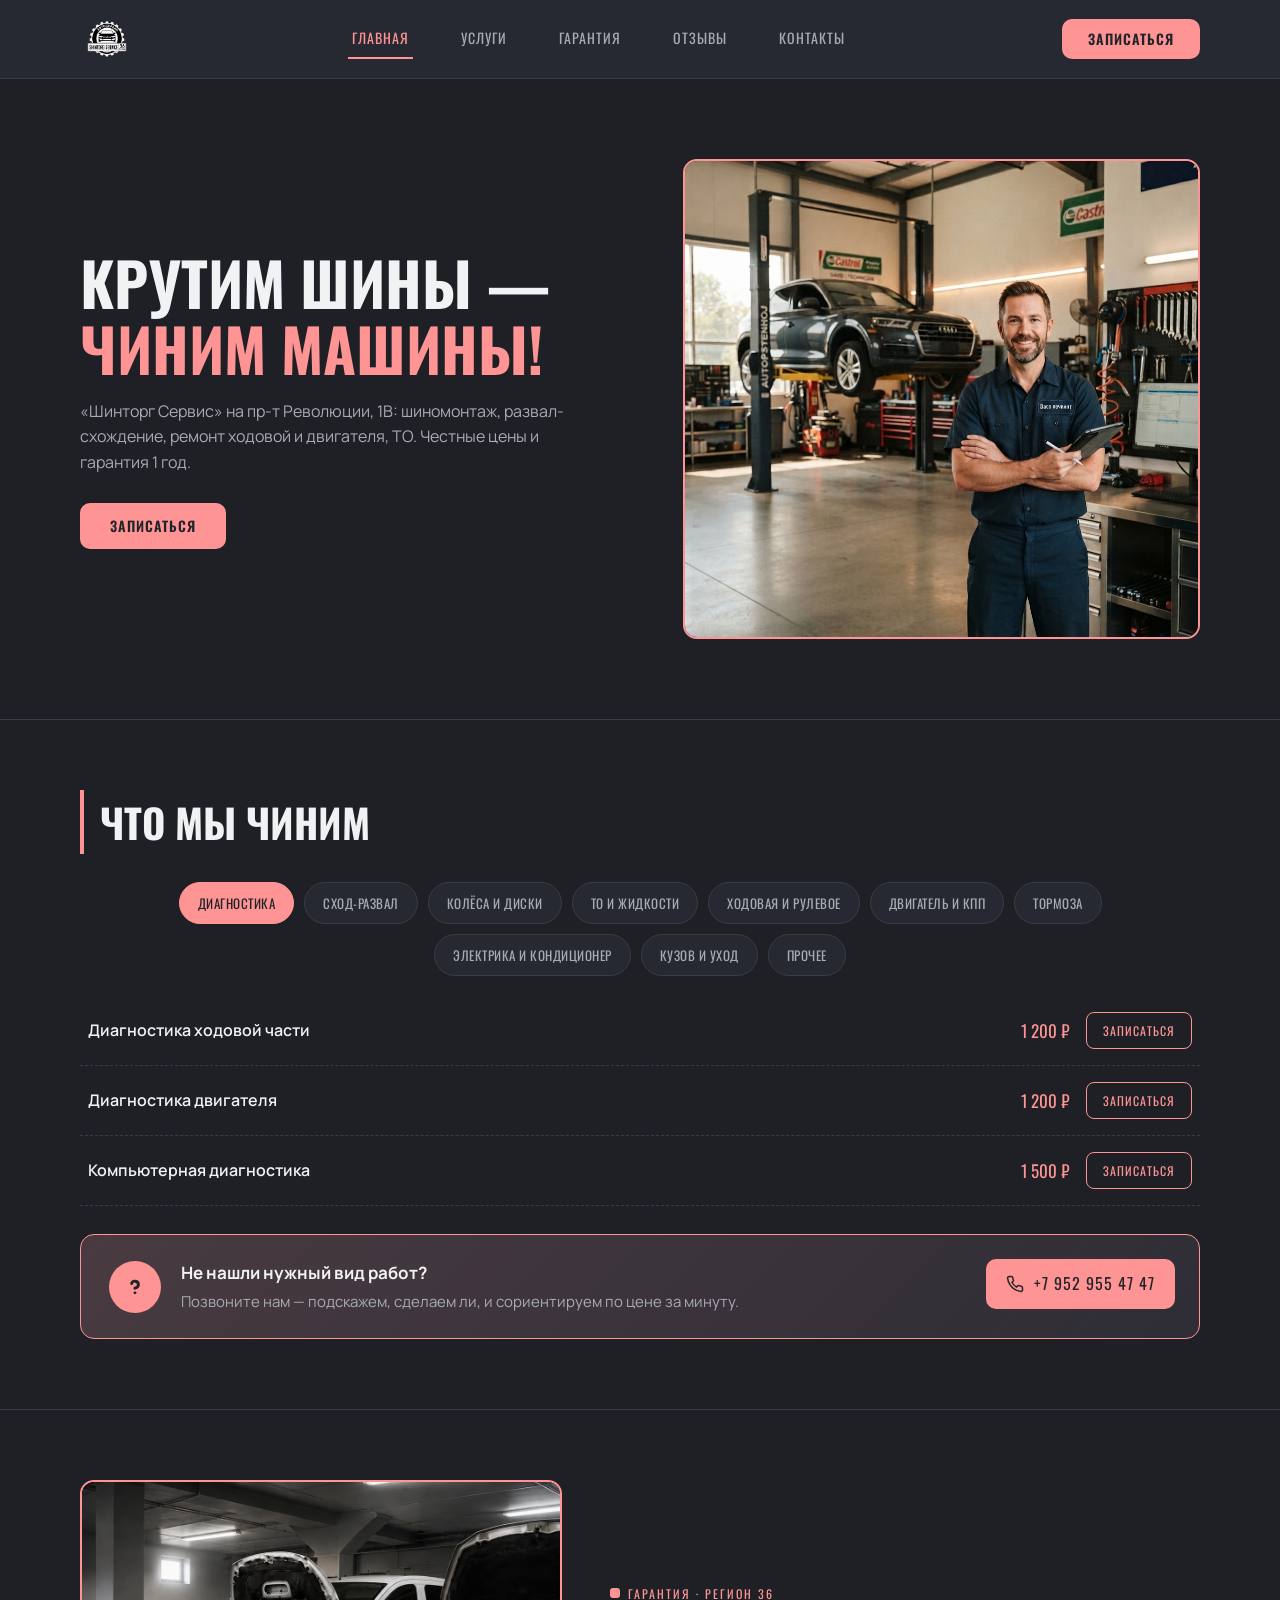
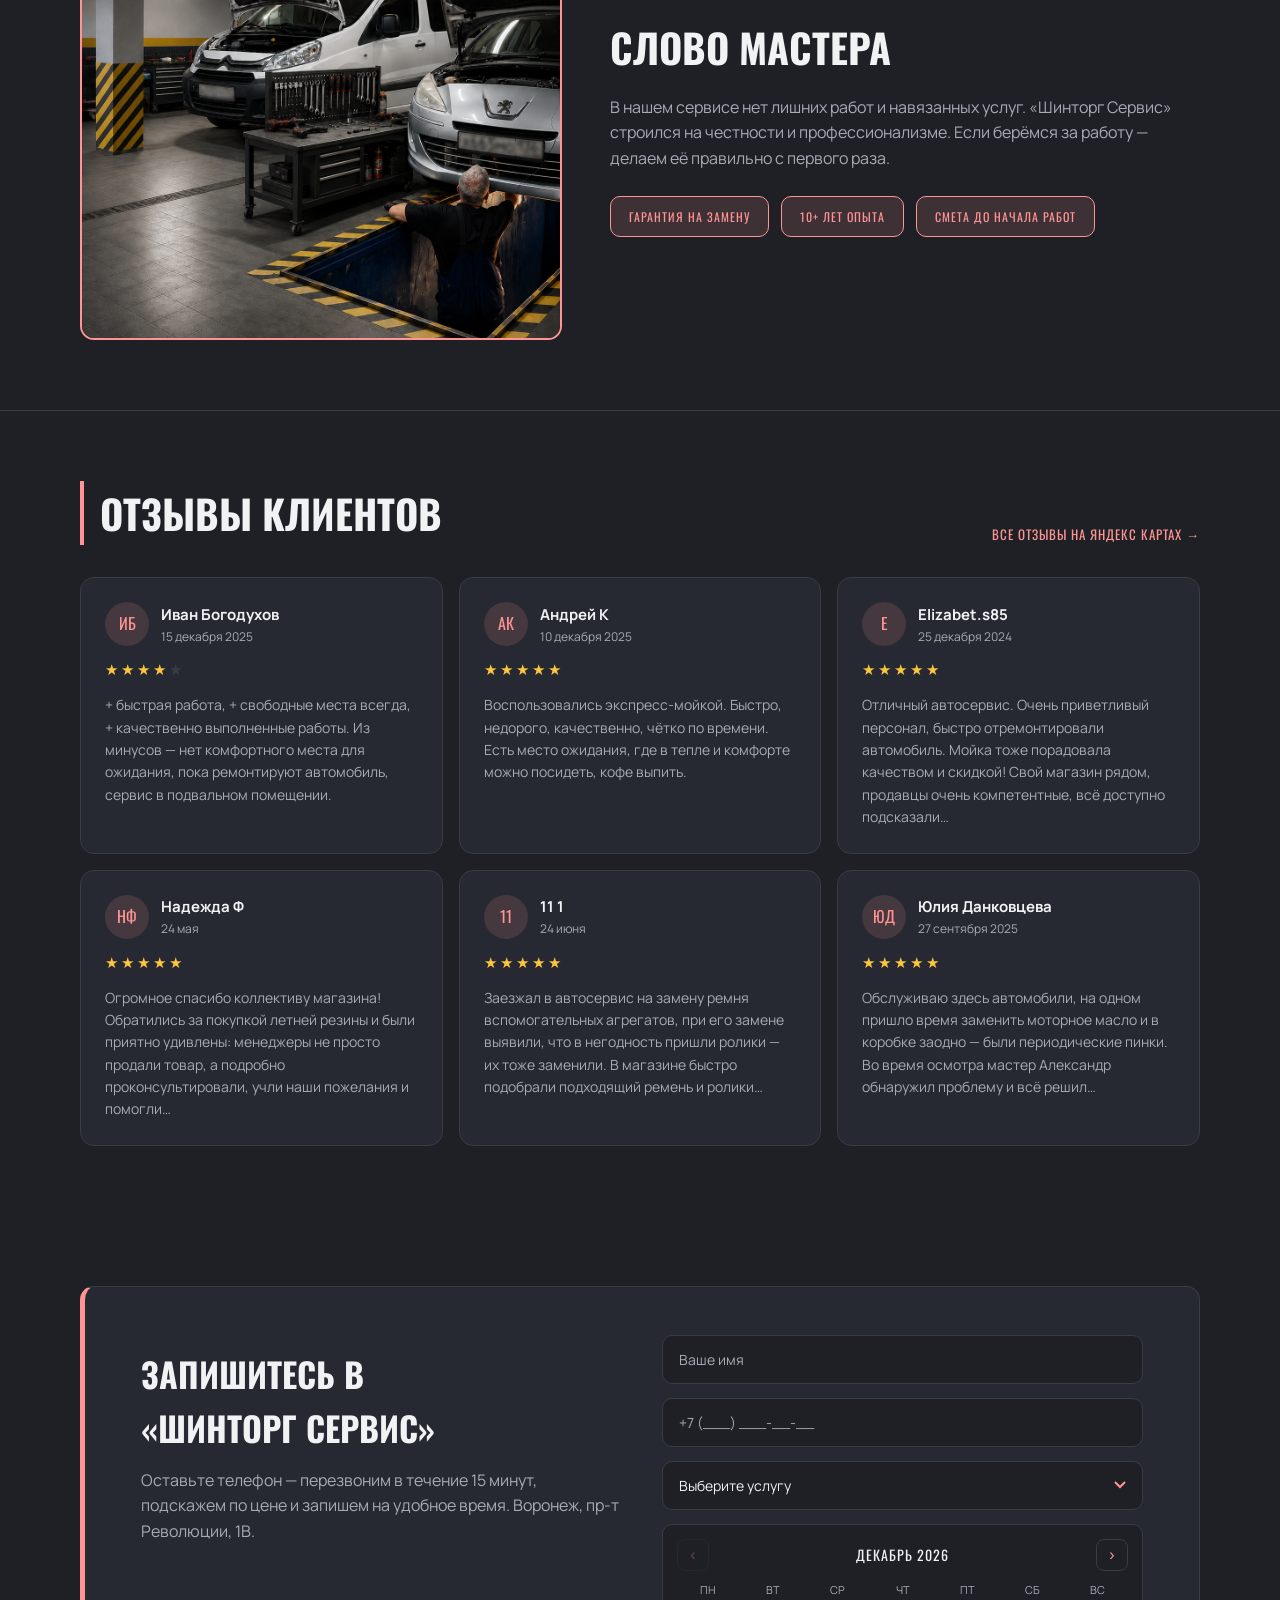
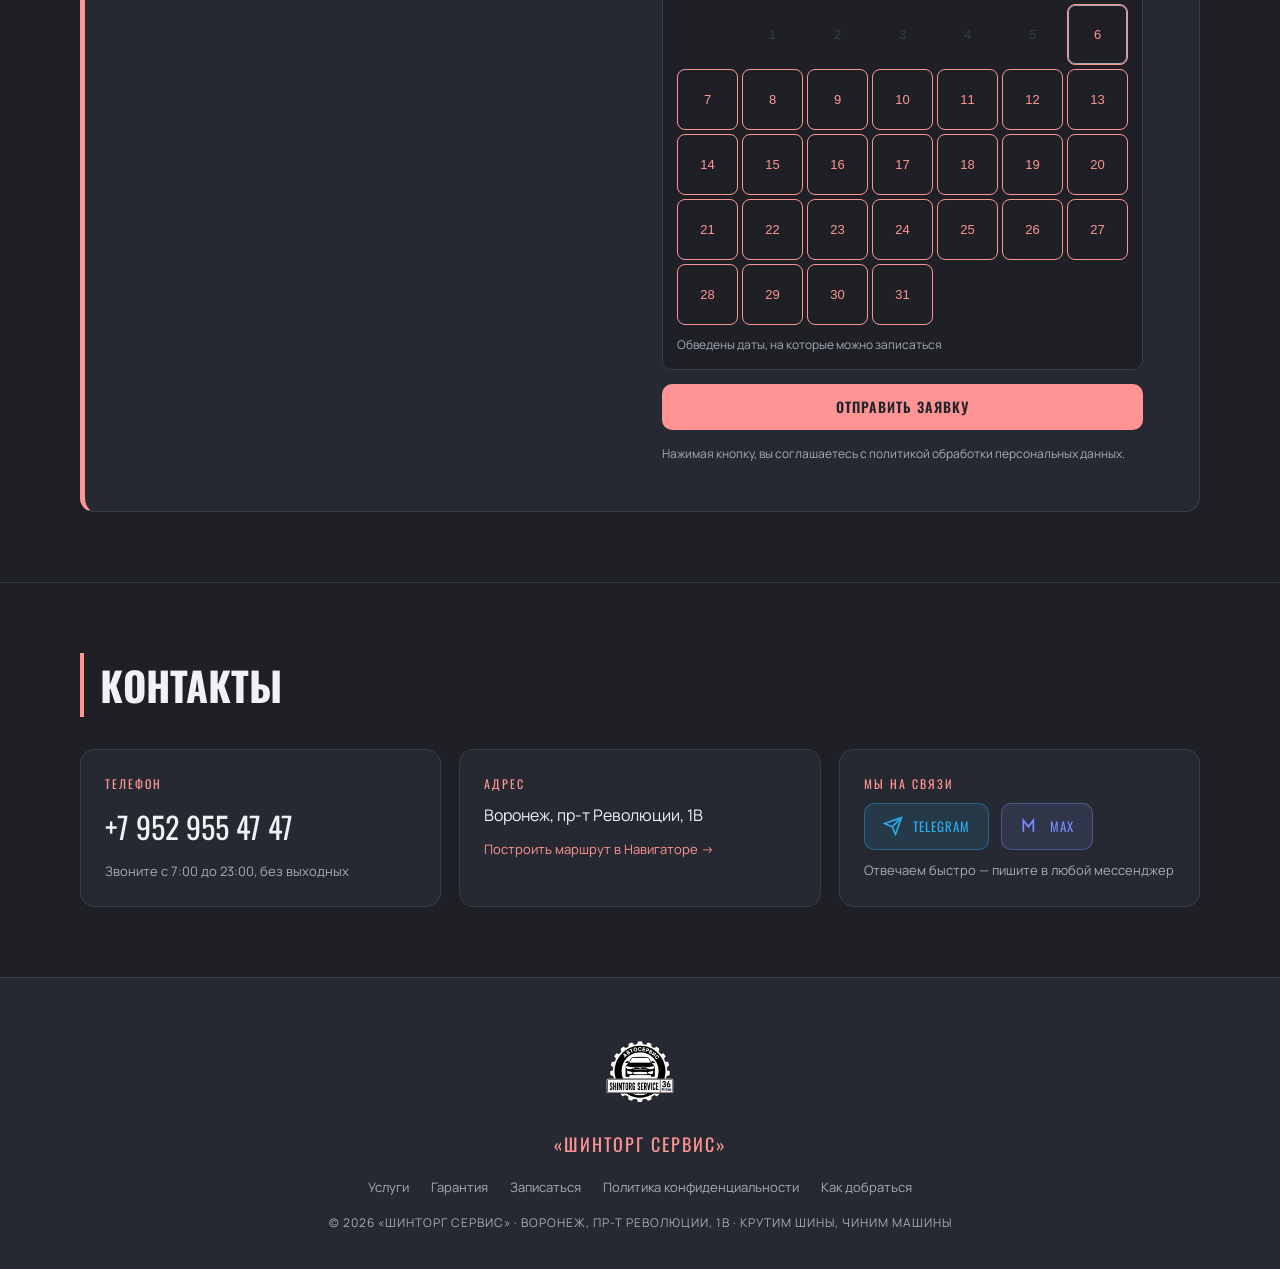
==== index.html @ 820936cf "feat(contacts): WhatsApp заменён на MAX - кнопка MAX в фирменном сине-фиолетовом с иконкой «М» - doc" ====
<!doctype html>
<html lang="ru">
  <head>
    <meta charset="UTF-8" />
    <meta name="viewport" content="width=device-width, initial-scale=1" />
    <title>Шинторг Сервис — автосервис в Воронеже | пр-т Революции 1В</title>
    <meta
      name="description"
      content="«Шинторг Сервис» в Воронеже: шиномонтаж, развал-схождение, ремонт ходовой и двигателя, ТО, автоэлектрик, химчистка. Гарантия 1 год. Пр-т Революции, 1В."
    />

    <link rel="icon" type="image/png" href="img/logo.png" />
    <link rel="preconnect" href="https://fonts.googleapis.com" />
    <link rel="preconnect" href="https://fonts.gstatic.com" crossorigin />
    <link
      href="https://fonts.googleapis.com/css2?family=Oswald:wght@500;600;700&family=Manrope:wght@400;500;700&display=swap"
      rel="stylesheet"
    />
    <link rel="stylesheet" href="css/style.css" />
  </head>
  <body>
    <!-- Шапка: лого + навигация + кнопка -->
    <header class="header">
      <div class="header__inner container">
        <a class="header__logo" href="#hero">
          <img
            class="header__logo-img"
            src="img/logo.png"
            alt="Автосервис «Вася починит!», регион 36"
          />
        </a>

        <nav class="header__nav" data-nav aria-label="Основная навигация">
          <ul class="header__nav-list">
            <li>
              <a class="header__nav-item header__nav-item--active" href="#hero"
                >Главная</a
              >
            </li>
            <li><a class="header__nav-item" href="#services">Услуги</a></li>
            <li><a class="header__nav-item" href="#guarantee">Гарантия</a></li>
            <li><a class="header__nav-item" href="#reviews">Отзывы</a></li>
            <li><a class="header__nav-item" href="#contacts">Контакты</a></li>
          </ul>
        </nav>

        <div class="header__actions">
          <button
            class="button header__cta"
            type="button"
            data-scroll="#request"
          >
            Записаться
          </button>
          <button
            class="header__burger"
            type="button"
            data-burger
            aria-label="Открыть меню"
            aria-expanded="false"
          >
            <span class="header__burger-line"></span>
            <span class="header__burger-line"></span>
            <span class="header__burger-line"></span>
          </button>
        </div>
      </div>
    </header>

    <!-- Герой -->
    <section class="hero" id="hero">
      <div class="hero__inner container">
        <div class="hero__content">
          <h1 class="hero__title">
            Крутим шины — <span class="hero__accent">чиним машины!</span>
          </h1>
          <p class="hero__text">
            «Шинторг Сервис» на пр-т Революции, 1В: шиномонтаж,
            развал-схождение, ремонт ходовой и двигателя, ТО. Честные цены и
            гарантия 1 год.
          </p>
          <button
            class="button hero__button"
            type="button"
            data-scroll="#request"
          >
            Записаться
          </button>
        </div>
        <figure class="hero__photo" data-reveal>
          <img
            src="img/master_1.png"
            alt="Мастер автосервиса «Шинторг Сервис»"
          />
        </figure>
      </div>
    </section>

    <!-- Прайс с категориями -->
    <section class="price" id="services">
      <div class="container">
        <h2 class="price__title">Что мы чиним</h2>

        <div class="price__tabs" role="tablist" aria-label="Категории услуг">
          <button
            class="price__tab price__tab--active"
            type="button"
            role="tab"
            aria-selected="true"
            data-tab="diag"
          >
            Диагностика
          </button>
          <button
            class="price__tab"
            type="button"
            role="tab"
            aria-selected="false"
            data-tab="razval"
          >
            Сход-развал
          </button>
          <button
            class="price__tab"
            type="button"
            role="tab"
            aria-selected="false"
            data-tab="wheels"
          >
            Колёса и диски
          </button>
          <button
            class="price__tab"
            type="button"
            role="tab"
            aria-selected="false"
            data-tab="to"
          >
            ТО и жидкости
          </button>
          <button
            class="price__tab"
            type="button"
            role="tab"
            aria-selected="false"
            data-tab="susp"
          >
            Ходовая и рулевое
          </button>
          <button
            class="price__tab"
            type="button"
            role="tab"
            aria-selected="false"
            data-tab="engine"
          >
            Двигатель и КПП
          </button>
          <button
            class="price__tab"
            type="button"
            role="tab"
            aria-selected="false"
            data-tab="brakes"
          >
            Тормоза
          </button>
          <button
            class="price__tab"
            type="button"
            role="tab"
            aria-selected="false"
            data-tab="electro"
          >
            Электрика и кондиционер
          </button>
          <button
            class="price__tab"
            type="button"
            role="tab"
            aria-selected="false"
            data-tab="body"
          >
            Кузов и уход
          </button>
          <button
            class="price__tab"
            type="button"
            role="tab"
            aria-selected="false"
            data-tab="other"
          >
            Прочее
          </button>
        </div>

        <div class="price__panels">
          <!-- Диагностика -->
          <div class="price__panel" role="tabpanel" data-panel="diag">
            <div class="price__row">
              <div class="price__info">
                <span class="price__name">Диагностика ходовой части</span>
              </div>
              <span class="price__value">1 200 ₽</span
              ><button
                class="price__book"
                type="button"
                data-book="Диагностика ходовой части"
              >
                Записаться
              </button>
            </div>
            <div class="price__row">
              <div class="price__info">
                <span class="price__name">Диагностика двигателя</span>
              </div>
              <span class="price__value">1 200 ₽</span
              ><button
                class="price__book"
                type="button"
                data-book="Диагностика двигателя"
              >
                Записаться
              </button>
            </div>
            <div class="price__row">
              <div class="price__info">
                <span class="price__name">Компьютерная диагностика</span>
              </div>
              <span class="price__value">1 500 ₽</span
              ><button
                class="price__book"
                type="button"
                data-book="Компьютерная диагностика"
              >
                Записаться
              </button>
            </div>
          </div>

          <!-- Сход-развал -->
          <div class="price__panel" role="tabpanel" data-panel="razval" hidden>
            <div class="price__row">
              <div class="price__info">
                <span class="price__name">Сход-развал</span
                ><span class="price__note"
                  >цена за одну ось · регулировка на 3D-стенде</span
                >
              </div>
              <span class="price__value">2 000 ₽</span
              ><button
                class="price__book"
                type="button"
                data-book="Сход-развал"
              >
                Записаться
              </button>
            </div>
          </div>

          <!-- Колёса и диски -->
          <div class="price__panel" role="tabpanel" data-panel="wheels" hidden>
            <div class="price__row">
              <div class="price__info">
                <span class="price__name">Шиномонтаж</span>
              </div>
              <span class="price__value">от 2 600 ₽</span
              ><button class="price__book" type="button" data-book="Шиномонтаж">
                Записаться
              </button>
            </div>
            <div class="price__row">
              <div class="price__info">
                <span class="price__name">Латка</span>
              </div>
              <span class="price__value">от 1 200 ₽</span
              ><button class="price__book" type="button" data-book="Латка">
                Записаться
              </button>
            </div>
            <div class="price__row">
              <div class="price__info">
                <span class="price__name">Правка литых дисков</span>
              </div>
              <span class="price__value">от 2 000 ₽</span
              ><button
                class="price__book"
                type="button"
                data-book="Правка литых дисков"
              >
                Записаться
              </button>
            </div>
            <div class="price__row">
              <div class="price__info">
                <span class="price__name">Прокатка штампованных дисков</span>
              </div>
              <span class="price__value">от 700 ₽</span
              ><button
                class="price__book"
                type="button"
                data-book="Прокатка штампованных дисков"
              >
                Записаться
              </button>
            </div>
          </div>

          <!-- ТО и жидкости -->
          <div class="price__panel" role="tabpanel" data-panel="to" hidden>
            <div class="price__row">
              <div class="price__info">
                <span class="price__name">Замена масла</span
                ><span class="price__note"
                  >+500 ₽ снятие/установка защиты. Масло куплено у нас — замена
                  бесплатно, оплачивается только защита.</span
                >
              </div>
              <span class="price__value">от 1 100 ₽</span
              ><button
                class="price__book"
                type="button"
                data-book="Замена масла"
              >
                Записаться
              </button>
            </div>
            <div class="price__row">
              <div class="price__info">
                <span class="price__name">Замена воздушного фильтра</span>
              </div>
              <span class="price__value">600 ₽</span
              ><button
                class="price__book"
                type="button"
                data-book="Замена воздушного фильтра"
              >
                Записаться
              </button>
            </div>
            <div class="price__row">
              <div class="price__info">
                <span class="price__name">Замена салонного фильтра</span
                ><span class="price__note">для Ford — 1 000 ₽</span>
              </div>
              <span class="price__value">600 ₽</span
              ><button
                class="price__book"
                type="button"
                data-book="Замена салонного фильтра"
              >
                Записаться
              </button>
            </div>
            <div class="price__row">
              <div class="price__info">
                <span class="price__name"
                  >Замена топливного фильтра (бензин)</span
                ><span class="price__note">вне бака</span>
              </div>
              <span class="price__value">1 000 ₽</span
              ><button
                class="price__book"
                type="button"
                data-book="Замена топливного фильтра (бензин)"
              >
                Записаться
              </button>
            </div>
            <div class="price__row">
              <div class="price__info">
                <span class="price__name"
                  >Замена топливного фильтра (дизель)</span
                >
              </div>
              <span class="price__value">1 500 ₽</span
              ><button
                class="price__book"
                type="button"
                data-book="Замена топливного фильтра (дизель)"
              >
                Записаться
              </button>
            </div>
            <div class="price__row">
              <div class="price__info">
                <span class="price__name">Чистка дроссельной заслонки</span>
              </div>
              <span class="price__value">от 1 000 ₽</span
              ><button
                class="price__book"
                type="button"
                data-book="Чистка дроссельной заслонки"
              >
                Записаться
              </button>
            </div>
            <div class="price__row">
              <div class="price__info">
                <span class="price__name">Замена антифриза аппаратом</span>
              </div>
              <span class="price__value">2 500 ₽</span
              ><button
                class="price__book"
                type="button"
                data-book="Замена антифриза аппаратом"
              >
                Записаться
              </button>
            </div>
            <div class="price__row">
              <div class="price__info">
                <span class="price__name">Замена тормозной жидкости</span>
              </div>
              <span class="price__value">2 500 ₽</span
              ><button
                class="price__book"
                type="button"
                data-book="Замена тормозной жидкости"
              >
                Записаться
              </button>
            </div>
            <div class="price__row">
              <div class="price__info">
                <span class="price__name">Замена масла в МКПП</span>
              </div>
              <span class="price__value">1 500 ₽</span
              ><button
                class="price__book"
                type="button"
                data-book="Замена масла в МКПП"
              >
                Записаться
              </button>
            </div>
            <div class="price__row">
              <div class="price__info">
                <span class="price__name">Замена масла в АКПП (частичная)</span>
              </div>
              <span class="price__value">2 500 ₽</span
              ><button
                class="price__book"
                type="button"
                data-book="Замена масла в АКПП (частичная)"
              >
                Записаться
              </button>
            </div>
          </div>

          <!-- Ходовая и рулевое -->
          <div class="price__panel" role="tabpanel" data-panel="susp" hidden>
            <div class="price__row">
              <div class="price__info">
                <span class="price__name">Замена ступичного подшипника</span>
              </div>
              <span class="price__value">от 2 500 ₽</span
              ><button
                class="price__book"
                type="button"
                data-book="Замена ступичного подшипника"
              >
                Записаться
              </button>
            </div>
            <div class="price__row">
              <div class="price__info">
                <span class="price__name">Замена рулевых наконечников</span>
              </div>
              <span class="price__value">от 2 000 ₽</span
              ><button
                class="price__book"
                type="button"
                data-book="Замена рулевых наконечников"
              >
                Записаться
              </button>
            </div>
            <div class="price__row">
              <div class="price__info">
                <span class="price__name">Замена шаровой опоры</span>
              </div>
              <span class="price__value">от 1 500 ₽</span
              ><button
                class="price__book"
                type="button"
                data-book="Замена шаровой опоры"
              >
                Записаться
              </button>
            </div>
            <div class="price__row">
              <div class="price__info">
                <span class="price__name">Замена сайлентблоков рычага</span>
              </div>
              <span class="price__value">от 4 500 ₽</span
              ><button
                class="price__book"
                type="button"
                data-book="Замена сайлентблоков рычага"
              >
                Записаться
              </button>
            </div>
            <div class="price__row">
              <div class="price__info">
                <span class="price__name">Замена гранаты (ШРУС)</span>
              </div>
              <span class="price__value">от 2 500 ₽</span
              ><button
                class="price__book"
                type="button"
                data-book="Замена гранаты (ШРУС)"
              >
                Записаться
              </button>
            </div>
            <div class="price__row">
              <div class="price__info">
                <span class="price__name">Замена рулевой рейки</span>
              </div>
              <span class="price__value">от 5 000 ₽</span
              ><button
                class="price__book"
                type="button"
                data-book="Замена рулевой рейки"
              >
                Записаться
              </button>
            </div>
          </div>

          <!-- Двигатель и КПП -->
          <div class="price__panel" role="tabpanel" data-panel="engine" hidden>
            <div class="price__row">
              <div class="price__info">
                <span class="price__name">Замена ГРМ с помпой</span>
              </div>
              <span class="price__value">от 9 000 ₽</span
              ><button
                class="price__book"
                type="button"
                data-book="Замена ГРМ с помпой"
              >
                Записаться
              </button>
            </div>
            <div class="price__row">
              <div class="price__info">
                <span class="price__name">Замена приводных ремней</span>
              </div>
              <span class="price__value">от 1 500 ₽</span
              ><button
                class="price__book"
                type="button"
                data-book="Замена приводных ремней"
              >
                Записаться
              </button>
            </div>
            <div class="price__row">
              <div class="price__info">
                <span class="price__name">Замена подушки двигателя</span>
              </div>
              <span class="price__value">от 1 000 ₽</span
              ><button
                class="price__book"
                type="button"
                data-book="Замена подушки двигателя"
              >
                Записаться
              </button>
            </div>
            <div class="price__row">
              <div class="price__info">
                <span class="price__name">Замена сцепления</span>
              </div>
              <span class="price__value">от 8 000 ₽</span
              ><button
                class="price__book"
                type="button"
                data-book="Замена сцепления"
              >
                Записаться
              </button>
            </div>
            <div class="price__row">
              <div class="price__info">
                <span class="price__name">Замена МКПП</span>
              </div>
              <span class="price__value">от 5 500 ₽</span
              ><button
                class="price__book"
                type="button"
                data-book="Замена МКПП"
              >
                Записаться
              </button>
            </div>
            <div class="price__row">
              <div class="price__info">
                <span class="price__name">Замена АКПП</span>
              </div>
              <span class="price__value">от 12 000 ₽</span
              ><button
                class="price__book"
                type="button"
                data-book="Замена АКПП"
              >
                Записаться
              </button>
            </div>
          </div>

          <!-- Тормоза -->
          <div class="price__panel" role="tabpanel" data-panel="brakes" hidden>
            <div class="price__row">
              <div class="price__info">
                <span class="price__name">Замена передних колодок</span>
              </div>
              <span class="price__value">1 500 ₽</span
              ><button
                class="price__book"
                type="button"
                data-book="Замена передних колодок"
              >
                Записаться
              </button>
            </div>
            <div class="price__row">
              <div class="price__info">
                <span class="price__name">Замена задних колодок</span>
              </div>
              <span class="price__value">от 2 500 ₽</span
              ><button
                class="price__book"
                type="button"
                data-book="Замена задних колодок"
              >
                Записаться
              </button>
            </div>
          </div>

          <!-- Электрика и кондиционер -->
          <div class="price__panel" role="tabpanel" data-panel="electro" hidden>
            <div class="price__row">
              <div class="price__info">
                <span class="price__name">Замена лампочки</span>
              </div>
              <span class="price__value">от 500 ₽</span
              ><button
                class="price__book"
                type="button"
                data-book="Замена лампочки"
              >
                Записаться
              </button>
            </div>
            <div class="price__row">
              <div class="price__info">
                <span class="price__name">Замена датчика</span>
              </div>
              <span class="price__value">от 500 ₽</span
              ><button
                class="price__book"
                type="button"
                data-book="Замена датчика"
              >
                Записаться
              </button>
            </div>
            <div class="price__row">
              <div class="price__info">
                <span class="price__name">Установка сигнализации</span>
              </div>
              <span class="price__value">от 10 000 ₽</span
              ><button
                class="price__book"
                type="button"
                data-book="Установка сигнализации"
              >
                Записаться
              </button>
            </div>
            <div class="price__row">
              <div class="price__info">
                <span class="price__name">Заправка кондиционера</span
                ><span class="price__note">подключение системы — 1 000 ₽</span>
              </div>
              <span class="price__value">450 ₽ / 100 г</span
              ><button
                class="price__book"
                type="button"
                data-book="Заправка кондиционера"
              >
                Записаться
              </button>
            </div>
          </div>

          <!-- Кузов и уход -->
          <div class="price__panel" role="tabpanel" data-panel="body" hidden>
            <div class="price__row">
              <div class="price__info">
                <span class="price__name">Мойка</span>
              </div>
              <span class="price__value">от 500 ₽</span
              ><button class="price__book" type="button" data-book="Мойка">
                Записаться
              </button>
            </div>
            <div class="price__row">
              <div class="price__info">
                <span class="price__name">Химчистка салона</span>
              </div>
              <span class="price__value">от 8 000 ₽</span
              ><button
                class="price__book"
                type="button"
                data-book="Химчистка салона"
              >
                Записаться
              </button>
            </div>
            <div class="price__row">
              <div class="price__info">
                <span class="price__name">Кузовные работы</span
                ><span class="price__note"
                  >стоимость определяется по машине — оценим на месте
                  бесплатно</span
                >
              </div>
              <span class="price__value">по осмотру</span
              ><button
                class="price__book"
                type="button"
                data-book="Кузовные работы"
              >
                Записаться
              </button>
            </div>
          </div>

          <!-- Прочее -->
          <div class="price__panel" role="tabpanel" data-panel="other" hidden>
            <div class="price__row">
              <div class="price__info">
                <span class="price__name">Слесарные работы</span>
              </div>
              <span class="price__value">от 500 ₽</span
              ><button
                class="price__book"
                type="button"
                data-book="Слесарные работы"
              >
                Записаться
              </button>
            </div>
          </div>
        </div>
        <!-- Не нашли работу — позвоните -->
        <div class="price__footer">
          <span class="price__footer-icon" aria-hidden="true">
            <svg viewBox="0 0 24 24">
              <path d="M9.09 9a3 3 0 0 1 5.83 1c0 2-3 3-3 3" />
              <path d="M12 17h.01" />
            </svg>
          </span>
          <p class="price__footer-text">
            <b>Не нашли нужный вид работ?</b>
            Позвоните нам — подскажем, сделаем ли, и сориентируем по цене за
            минуту.
          </p>
          <a class="price__footer-phone" href="tel:+7 952 955 47 47">
            <svg viewBox="0 0 24 24">
              <path
                d="M22 16.9v3a2 2 0 0 1-2.2 2 19.8 19.8 0 0 1-8.6-3.1 19.5 19.5 0 0 1-6-6A19.8 19.8 0 0 1 2.1 4.2 2 2 0 0 1 4.1 2h3a2 2 0 0 1 2 1.7c.1 1 .4 2 .7 2.9a2 2 0 0 1-.5 2.1L8 10a16 16 0 0 0 6 6l1.3-1.3a2 2 0 0 1 2.1-.5c.9.3 1.9.6 2.9.7a2 2 0 0 1 1.7 2z"
              />
            </svg>
            +7 952 955 47 47
          </a>
        </div>
      </div>
    </section>

    <!-- Гарантия -->
    <section class="guarantee" id="guarantee">
      <div class="guarantee__inner container">
        <figure class="guarantee__photo" data-reveal>
          <img
            src="img/master_2.png"
            alt="Мастер автосервиса «Шинторг Сервис»"
          />
        </figure>
        <div class="guarantee__content">
          <span class="guarantee__label">Гарантия · Регион 36</span>
          <h2 class="guarantee__title">Слово мастера</h2>
          <p class="guarantee__text">
            В нашем сервисе нет лишних работ и навязанных услуг. «Шинторг
            Сервис» строился на честности и профессионализме. Если берёмся за
            работу — делаем её правильно с первого раза.
          </p>
          <ul class="guarantee__badges">
            <li class="guarantee__badge">Гарантия на замену</li>
            <li class="guarantee__badge">10+ лет опыта</li>
            <li class="guarantee__badge">Смета до начала работ</li>
          </ul>
        </div>
      </div>
    </section>

    <!-- Отзывы -->
    <section class="reviews" id="reviews">
      <div class="container">
        <div class="reviews__head">
          <h2 class="reviews__title">Отзывы клиентов</h2>
          <a class="reviews__link" href="#" target="_blank" rel="noopener"
            >Все отзывы на Яндекс Картах →</a
          >
        </div>

        <div class="reviews__list">
          <article class="review-card" data-reveal>
            <div class="review-card__head">
              <span class="review-card__avatar">ИБ</span>
              <div>
                <div class="review-card__author">Иван Богодухов</div>
                <div class="review-card__meta">15 декабря 2025</div>
              </div>
            </div>
            <div class="review-card__stars" aria-label="Оценка 4 из 5">
              ★★★★<span class="review-card__star--dim">★</span>
            </div>
            <p class="review-card__text">
              + быстрая работа, + свободные места всегда, + качественно
              выполненные работы. Из минусов — нет комфортного места для
              ожидания, пока ремонтируют автомобиль, сервис в подвальном
              помещении.
            </p>
          </article>

          <article class="review-card" data-reveal>
            <div class="review-card__head">
              <span class="review-card__avatar">АК</span>
              <div>
                <div class="review-card__author">Андрей К</div>
                <div class="review-card__meta">10 декабря 2025</div>
              </div>
            </div>
            <div class="review-card__stars" aria-label="Оценка 5 из 5">
              ★★★★★
            </div>
            <p class="review-card__text">
              Воспользовались экспресс-мойкой. Быстро, недорого, качественно,
              чётко по времени. Есть место ожидания, где в тепле и комфорте
              можно посидеть, кофе выпить.
            </p>
          </article>

          <article class="review-card" data-reveal>
            <div class="review-card__head">
              <span class="review-card__avatar">E</span>
              <div>
                <div class="review-card__author">Elizabet.s85</div>
                <div class="review-card__meta">25 декабря 2024</div>
              </div>
            </div>
            <div class="review-card__stars" aria-label="Оценка 5 из 5">
              ★★★★★
            </div>
            <p class="review-card__text">
              Отличный автосервис. Очень приветливый персонал, быстро
              отремонтировали автомобиль. Мойка тоже порадовала качеством и
              скидкой! Свой магазин рядом, продавцы очень компетентные, всё
              доступно подсказали…
            </p>
          </article>

          <article class="review-card" data-reveal>
            <div class="review-card__head">
              <span class="review-card__avatar">НФ</span>
              <div>
                <div class="review-card__author">Надежда Ф</div>
                <div class="review-card__meta">24 мая</div>
              </div>
            </div>
            <div class="review-card__stars" aria-label="Оценка 5 из 5">
              ★★★★★
            </div>
            <p class="review-card__text">
              Огромное спасибо коллективу магазина! Обратились за покупкой
              летней резины и были приятно удивлены: менеджеры не просто продали
              товар, а подробно проконсультировали, учли наши пожелания и
              помогли…
            </p>
          </article>

          <article class="review-card" data-reveal>
            <div class="review-card__head">
              <span class="review-card__avatar">11</span>
              <div>
                <div class="review-card__author">11 1</div>
                <div class="review-card__meta">24 июня</div>
              </div>
            </div>
            <div class="review-card__stars" aria-label="Оценка 5 из 5">
              ★★★★★
            </div>
            <p class="review-card__text">
              Заезжал в автосервис на замену ремня вспомогательных агрегатов,
              при его замене выявили, что в негодность пришли ролики — их тоже
              заменили. В магазине быстро подобрали подходящий ремень и ролики…
            </p>
          </article>

          <article class="review-card" data-reveal>
            <div class="review-card__head">
              <span class="review-card__avatar">ЮД</span>
              <div>
                <div class="review-card__author">Юлия Данковцева</div>
                <div class="review-card__meta">27 сентября 2025</div>
              </div>
            </div>
            <div class="review-card__stars" aria-label="Оценка 5 из 5">
              ★★★★★
            </div>
            <p class="review-card__text">
              Обслуживаю здесь автомобили, на одном пришло время заменить
              моторное масло и в коробке заодно — были периодические пинки. Во
              время осмотра мастер Александр обнаружил проблему и всё решил…
            </p>
          </article>
        </div>
      </div>
      <div class="reviews__dots" data-reviews-dots></div>
    </section>

    <!-- Форма заявки -->
    <section class="cta" id="request">
      <div class="container">
        <div class="cta__box">
          <div class="cta__content">
            <h2 class="cta__title">
              Запишитесь в <span class="cta__brand">«Шинторг Сервис»</span>
            </h2>
            <p class="cta__text">
              Оставьте телефон — перезвоним в течение 15 минут, подскажем по
              цене и запишем на удобное время. Воронеж, пр-т Революции, 1В.
            </p>
          </div>
          <!-- Форма записи -->
          <form class="cta__form" data-form novalidate>
            <div class="cta__field">
              <input
                class="cta__input"
                type="text"
                name="name"
                placeholder="Ваше имя"
                data-validate="name"
                autocomplete="name"
              />
              <span class="cta__error" hidden
                >Введите имя — минимум 2 символа</span
              >
            </div>

            <div class="cta__field">
              <input
                class="cta__input"
                type="tel"
                name="phone"
                placeholder="+7 (___) ___-__-__"
                data-validate="phone"
                autocomplete="tel"
              />
              <span class="cta__error" hidden>Введите номер полностью</span>
            </div>

            <div class="cta__field">
              <select
                class="cta__input cta__select"
                name="service"
                data-validate="service"
              >
                <option value="" disabled selected>Выберите услугу</option>
                <optgroup label="Диагностика">
                  <option>Диагностика ходовой части</option>
                  <option>Диагностика двигателя</option>
                  <option>Компьютерная диагностика</option>
                </optgroup>
                <optgroup label="Сход-развал">
                  <option>Сход-развал</option>
                </optgroup>
                <optgroup label="Колёса и диски">
                  <option>Шиномонтаж</option>
                  <option>Латка</option>
                  <option>Правка литых дисков</option>
                  <option>Прокатка штампованных дисков</option>
                </optgroup>
                <optgroup label="ТО и жидкости">
                  <option>Замена масла</option>
                  <option>Замена воздушного фильтра</option>
                  <option>Замена салонного фильтра</option>
                  <option>Замена топливного фильтра (бензин)</option>
                  <option>Замена топливного фильтра (дизель)</option>
                  <option>Чистка дроссельной заслонки</option>
                  <option>Замена антифриза аппаратом</option>
                  <option>Замена тормозной жидкости</option>
                  <option>Замена масла в МКПП</option>
                  <option>Замена масла в АКПП (частичная)</option>
                </optgroup>
                <optgroup label="Ходовая и рулевое">
                  <option>Замена ступичного подшипника</option>
                  <option>Замена рулевых наконечников</option>
                  <option>Замена шаровой опоры</option>
                  <option>Замена сайлентблоков рычага</option>
                  <option>Замена гранаты (ШРУС)</option>
                  <option>Замена рулевой рейки</option>
                </optgroup>
                <optgroup label="Двигатель и КПП">
                  <option>Замена ГРМ с помпой</option>
                  <option>Замена приводных ремней</option>
                  <option>Замена подушки двигателя</option>
                  <option>Замена сцепления</option>
                  <option>Замена МКПП</option>
                  <option>Замена АКПП</option>
                </optgroup>
                <optgroup label="Тормоза">
                  <option>Замена передних колодок</option>
                  <option>Замена задних колодок</option>
                </optgroup>
                <optgroup label="Электрика и кондиционер">
                  <option>Замена лампочки</option>
                  <option>Замена датчика</option>
                  <option>Установка сигнализации</option>
                  <option>Заправка кондиционера</option>
                </optgroup>
                <optgroup label="Кузов и уход">
                  <option>Мойка</option>
                  <option>Химчистка салона</option>
                  <option>Кузовные работы</option>
                </optgroup>
                <optgroup label="Прочее">
                  <option>Слесарные работы</option>
                </optgroup>
              </select>
              <span class="cta__error" hidden>Выберите услугу</span>
            </div>

            <div class="cta__field">
              <div class="calendar" data-calendar>
                <div class="calendar__head">
                  <button
                    class="calendar__nav"
                    type="button"
                    data-cal-prev
                    aria-label="Предыдущий месяц"
                  >
                    ‹
                  </button>
                  <span class="calendar__month" data-cal-month></span>
                  <button
                    class="calendar__nav"
                    type="button"
                    data-cal-next
                    aria-label="Следующий месяц"
                  >
                    ›
                  </button>
                </div>
                <div class="calendar__weekdays">
                  <span>Пн</span><span>Вт</span><span>Ср</span><span>Чт</span
                  ><span>Пт</span><span>Сб</span><span>Вс</span>
                </div>
                <div class="calendar__grid" data-cal-grid></div>
                <span class="calendar__hint"
                  >Обведены даты, на которые можно записаться</span
                >
              </div>
              <input type="hidden" name="date" data-validate="date" />
              <span class="cta__error" hidden
                >Выберите свободную дату в календаре</span
              >
            </div>

            <button class="button cta__button" type="submit">
              Отправить заявку
            </button>
            <span class="cta__note"
              >Нажимая кнопку, вы соглашаетесь с политикой обработки
              персональных данных.</span
            >
          </form>
        </div>
      </div>
    </section>

    <!-- Контакты -->
    <section class="contacts" id="contacts">
      <div class="container">
        <h2 class="contacts__title">Контакты</h2>

        <div class="contacts__grid">
          <div class="contacts__card" data-reveal>
            <span class="contacts__label">Телефон</span>
            <a class="contacts__phone" href="tel:+79529554747"
              >+7 952 955 47 47</a
            >
            <span class="contacts__note"
              >Звоните с 7:00 до 23:00, без выходных</span
            >
          </div>

          <div class="contacts__card" data-reveal>
            <span class="contacts__label">Адрес</span>
            <span class="contacts__value">Воронеж, пр-т Революции, 1В</span>
            <!-- В секции контактов -->
            <a
              class="contacts__map-link"
              target="_blank"
              href="https://yandex.ru/maps/193/voronezh/?ll=39.216154%2C51.681588&mode=routes&rtext=~51.681905%2C39.216250&rtt=auto&ruri=~ymapsbm1%3A%2F%2Fgeo%3Fdata%3DCgg1Nzg3NjEwNRJG0KDQvtGB0YHQuNGPLCDQktC-0YDQvtC90LXQtiwg0L_RgNC-0YHQv9C10LrRgiDQoNC10LLQvtC70Y7RhtC40LgsIDHQkiIKDXHdHEIVRbpOQg%2C%2C&z=19"
              rel="noopener"
            >
              Построить маршрут в Навигаторе →
            </a>
          </div>

          <div class="contacts__card" data-reveal>
            <span class="contacts__label">Мы на связи</span>
            <div class="contacts__socials">
              <a
                class="contacts__social contacts__social--tg"
                href="https://t.me/USERNAME"
                target="_blank"
                rel="noopener"
              >
                <svg viewBox="0 0 24 24">
                  <path d="M22 2L11 13" />
                  <path d="M22 2l-7 20-4-9-9-4z" />
                </svg>
                Telegram
              </a>
              <a
                class="contacts__social contacts__social--max"
                href="https://max.ru/USERNAME"
                target="_blank"
                rel="noopener"
              >
                <svg viewBox="0 0 24 24"><path d="M4 19V5l6 8 6-8v14" /></svg>
                MAX
              </a>
            </div>
            <span class="contacts__note"
              >Отвечаем быстро — пишите в любой мессенджер</span
            >
          </div>
        </div>
      </div>
    </section>

    <!-- Подвал -->
    <footer class="footer">
      <div class="container">
        <div class="footer__logo">
          <img
            class="footer__logo-img"
            src="img/logo.png"
            alt="Шинторг Сервис"
          />
          <span class="footer__logo-name">«Шинторг Сервис»</span>
        </div>
        <nav class="footer__nav">
          <a class="footer__link" href="#services">Услуги</a>
          <a class="footer__link" href="#guarantee">Гарантия</a>
          <a class="footer__link" href="#request">Записаться</a>
          <a class="footer__link" href="#">Политика конфиденциальности</a>
          <!-- В футере -->
          <a
            class="footer__link"
            target="_blank"
            href="https://yandex.ru/maps/193/voronezh/?ll=39.216154%2C51.681588&mode=routes&rtext=~51.681905%2C39.216250&rtt=auto&ruri=~ymapsbm1%3A%2F%2Fgeo%3Fdata%3DCgg1Nzg3NjEwNRJG0KDQvtGB0YHQuNGPLCDQktC-0YDQvtC90LXQtiwg0L_RgNC-0YHQv9C10LrRgiDQoNC10LLQvtC70Y7RhtC40LgsIDHQkiIKDXHdHEIVRbpOQg%2C%2C&z=19"
            rel="noopener"
          >
            Как добраться
          </a>
        </nav>
        <p class="footer__copyright">
          © 2026 «Шинторг Сервис» · Воронеж, пр-т Революции, 1В · крутим шины,
          чиним машины
        </p>
      </div>
    </footer>
    <!-- Модалка успеха -->
    <div
      class="modal"
      data-modal
      role="dialog"
      aria-modal="true"
      aria-labelledby="modal-title"
      hidden
    >
      <div class="modal__overlay" data-modal-close></div>
      <div class="modal__box">
        <button
          class="modal__close"
          type="button"
          data-modal-close
          aria-label="Закрыть"
        >
          ×
        </button>
        <h3 class="modal__title" id="modal-title">Заявка отправлена!</h3>
        <p class="modal__text">
          Спасибо! Мастер свяжется с вами в течение 15 минут, чтобы подтвердить
          запись.
        </p>
        <button class="button modal__button" type="button" data-modal-close>
          Отлично
        </button>
      </div>
    </div>

    <script type="module" src="js/main.js"></script>
  </body>
</html>
---- css/style.css ----
/* ============================================
   ТОЧКА ВХОДА ДЛЯ СТИЛЕЙ
   Порядок @import = порядок каскада.
   Сначала база, затем блоки сверху вниз по странице.
   ============================================ */

/* Шрифты (должны идти первой строкой) */
@import url("https://fonts.googleapis.com/css2?family=Oswald:wght@500;600;700&family=Manrope:wght@400;500;700&display=swap");

/* База: переменные, сброс, сетка, анимации */
@import "base.css";

/* Блоки по БЭМ */
@import "blocks/button.css";
@import "blocks/header.css";
@import "blocks/hero.css";
@import "blocks/price.css";
@import "blocks/guarantee.css";
@import "blocks/reviews.css";
@import "blocks/cta.css";
@import "blocks/contacts.css";
@import "blocks/footer.css";
@import "blocks/modal.css";
@import "blocks/calendar.css";
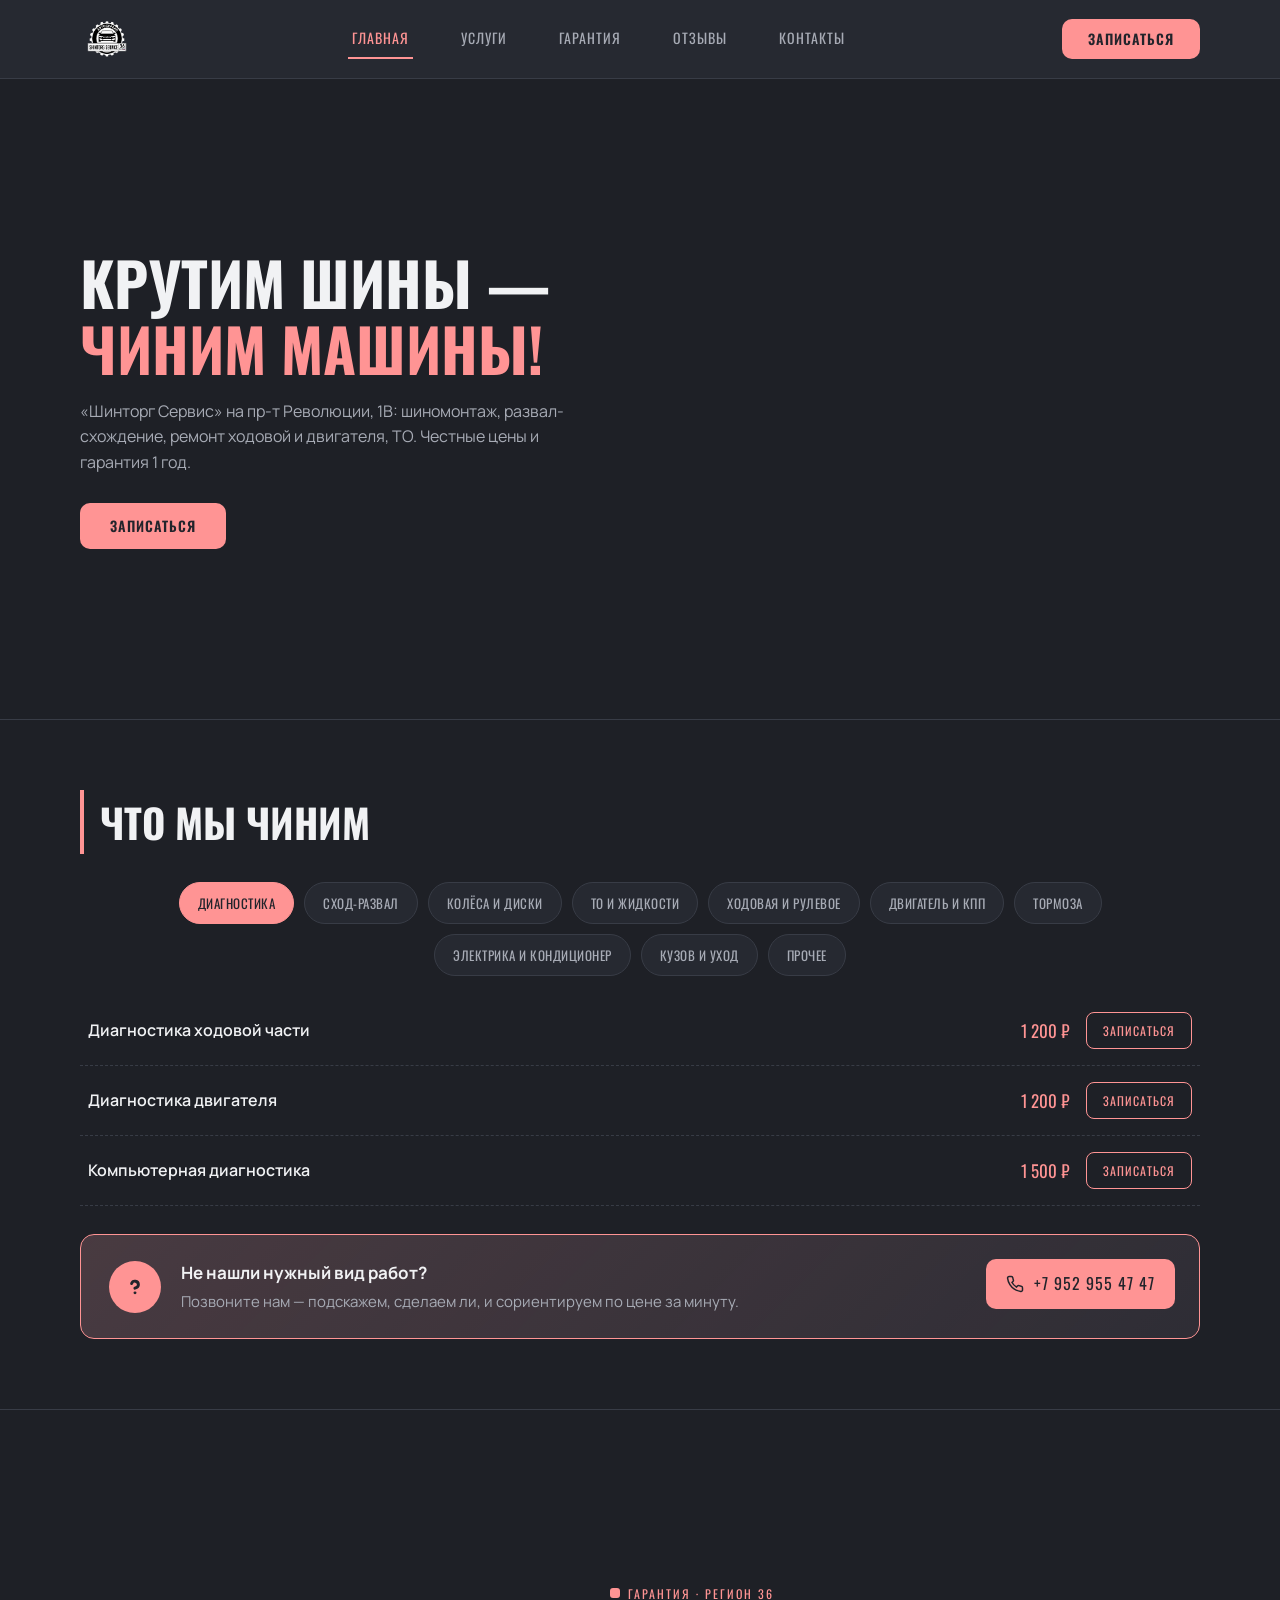
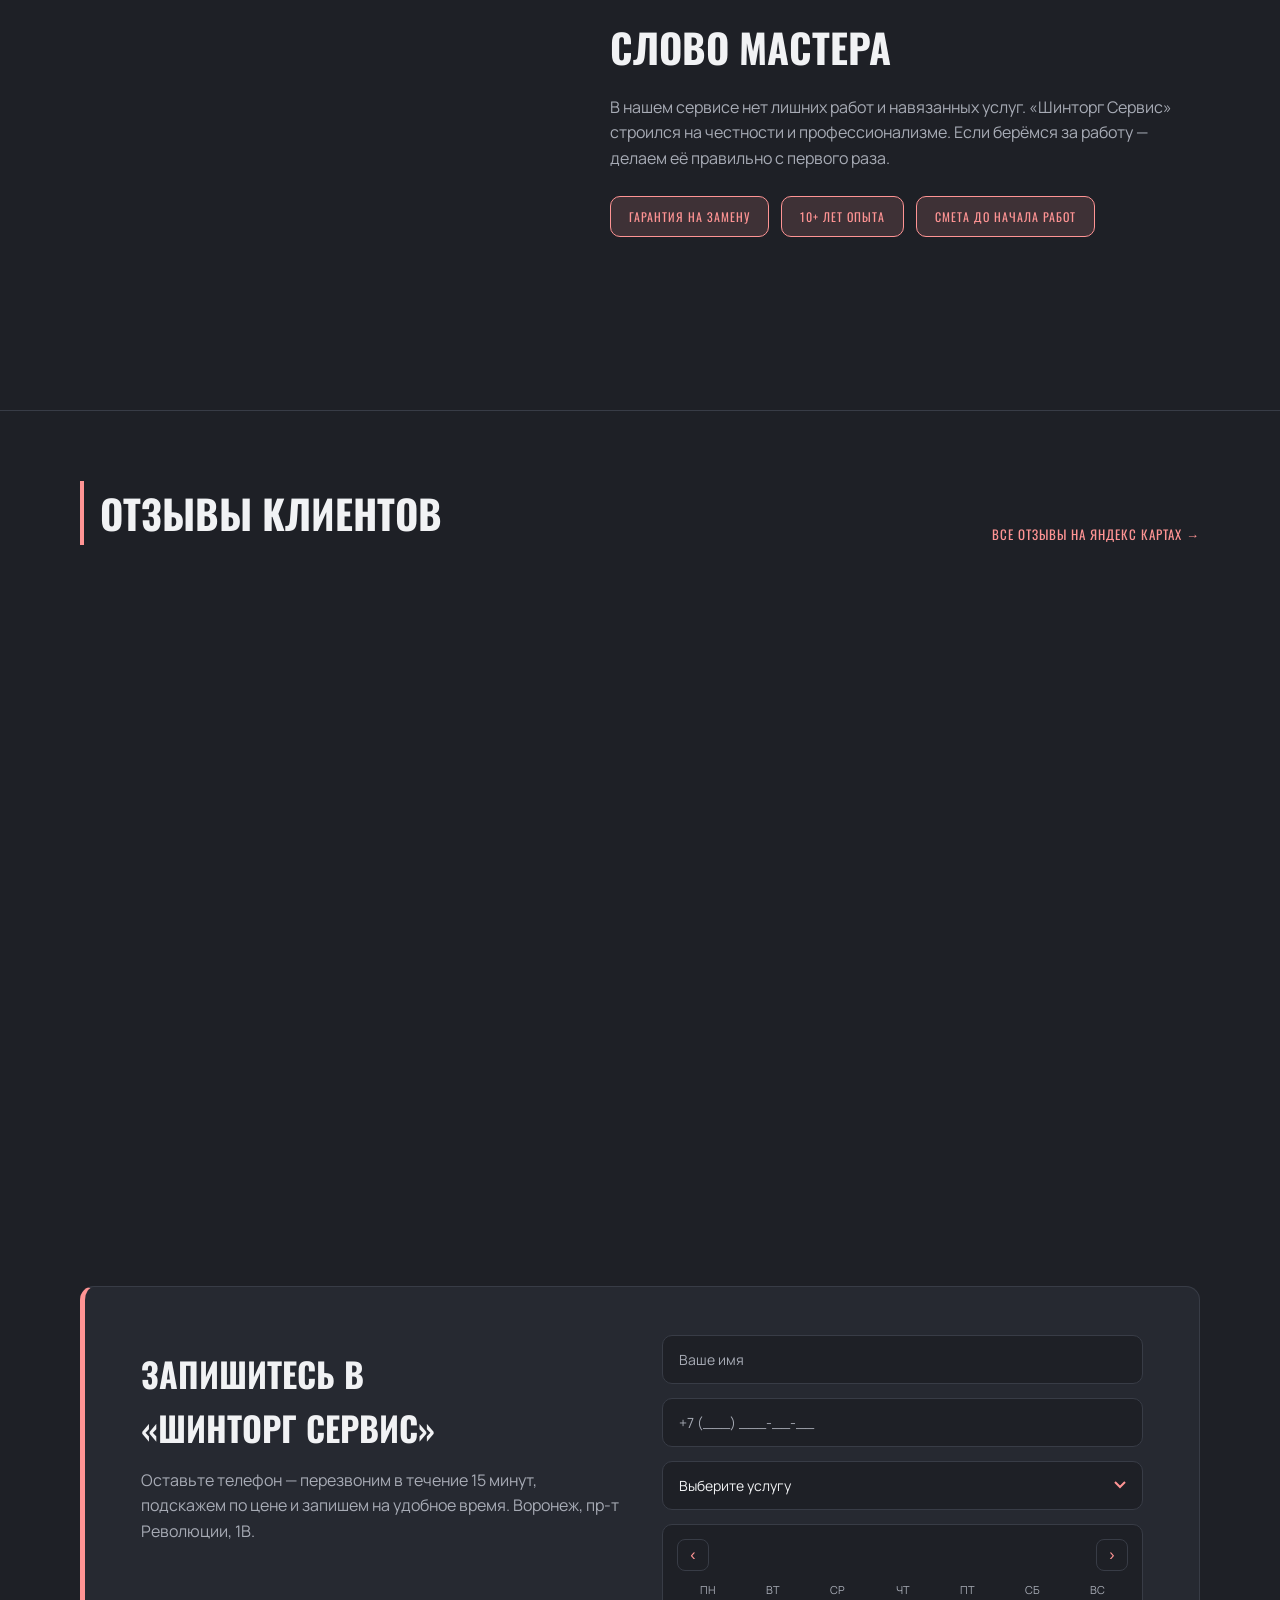
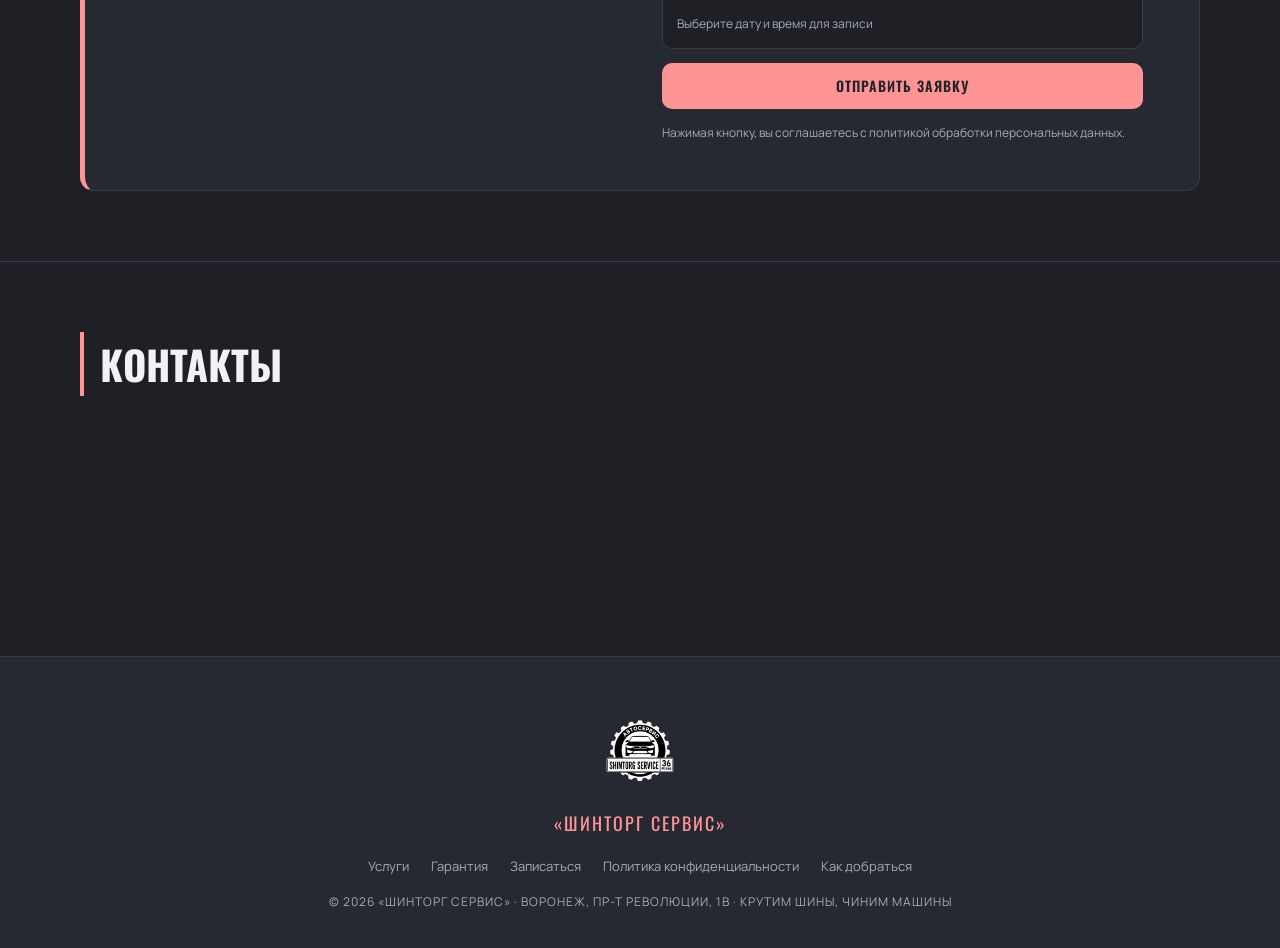
==== commit 8d4bc320: "feat(calendar): дата + время записи, слоты из таблицы" ====
--- a/index.html
+++ b/index.html
@@ -816,7 +816,11 @@
       <div class="container">
         <div class="reviews__head">
           <h2 class="reviews__title">Отзывы клиентов</h2>
-          <a class="reviews__link" href="#" target="_blank" rel="noopener"
+          <a
+            class="reviews__link"
+            href="https://yandex.ru/maps/193/voronezh/?ll=39.216557%2C51.681958&mode=poi&poi%5Bpoint%5D=39.216688%2C51.682024&poi%5Buri%5D=ymapsbm1%3A%2F%2Forg%3Foid%3D1212275923&tab=reviews&z=21"
+            target="_blank"
+            rel="noopener"
             >Все отзывы на Яндекс Картах →</a
           >
         </div>
@@ -1076,10 +1080,11 @@
                 </div>
                 <div class="calendar__grid" data-cal-grid></div>
                 <span class="calendar__hint"
-                  >Обведены даты, на которые можно записаться</span
+                  >Выберите дату и время для записи</span
                 >
               </div>
               <input type="hidden" name="date" data-validate="date" />
+              <input type="hidden" name="time" data-validate="time" />
               <span class="cta__error" hidden
                 >Выберите свободную дату в календаре</span
               >
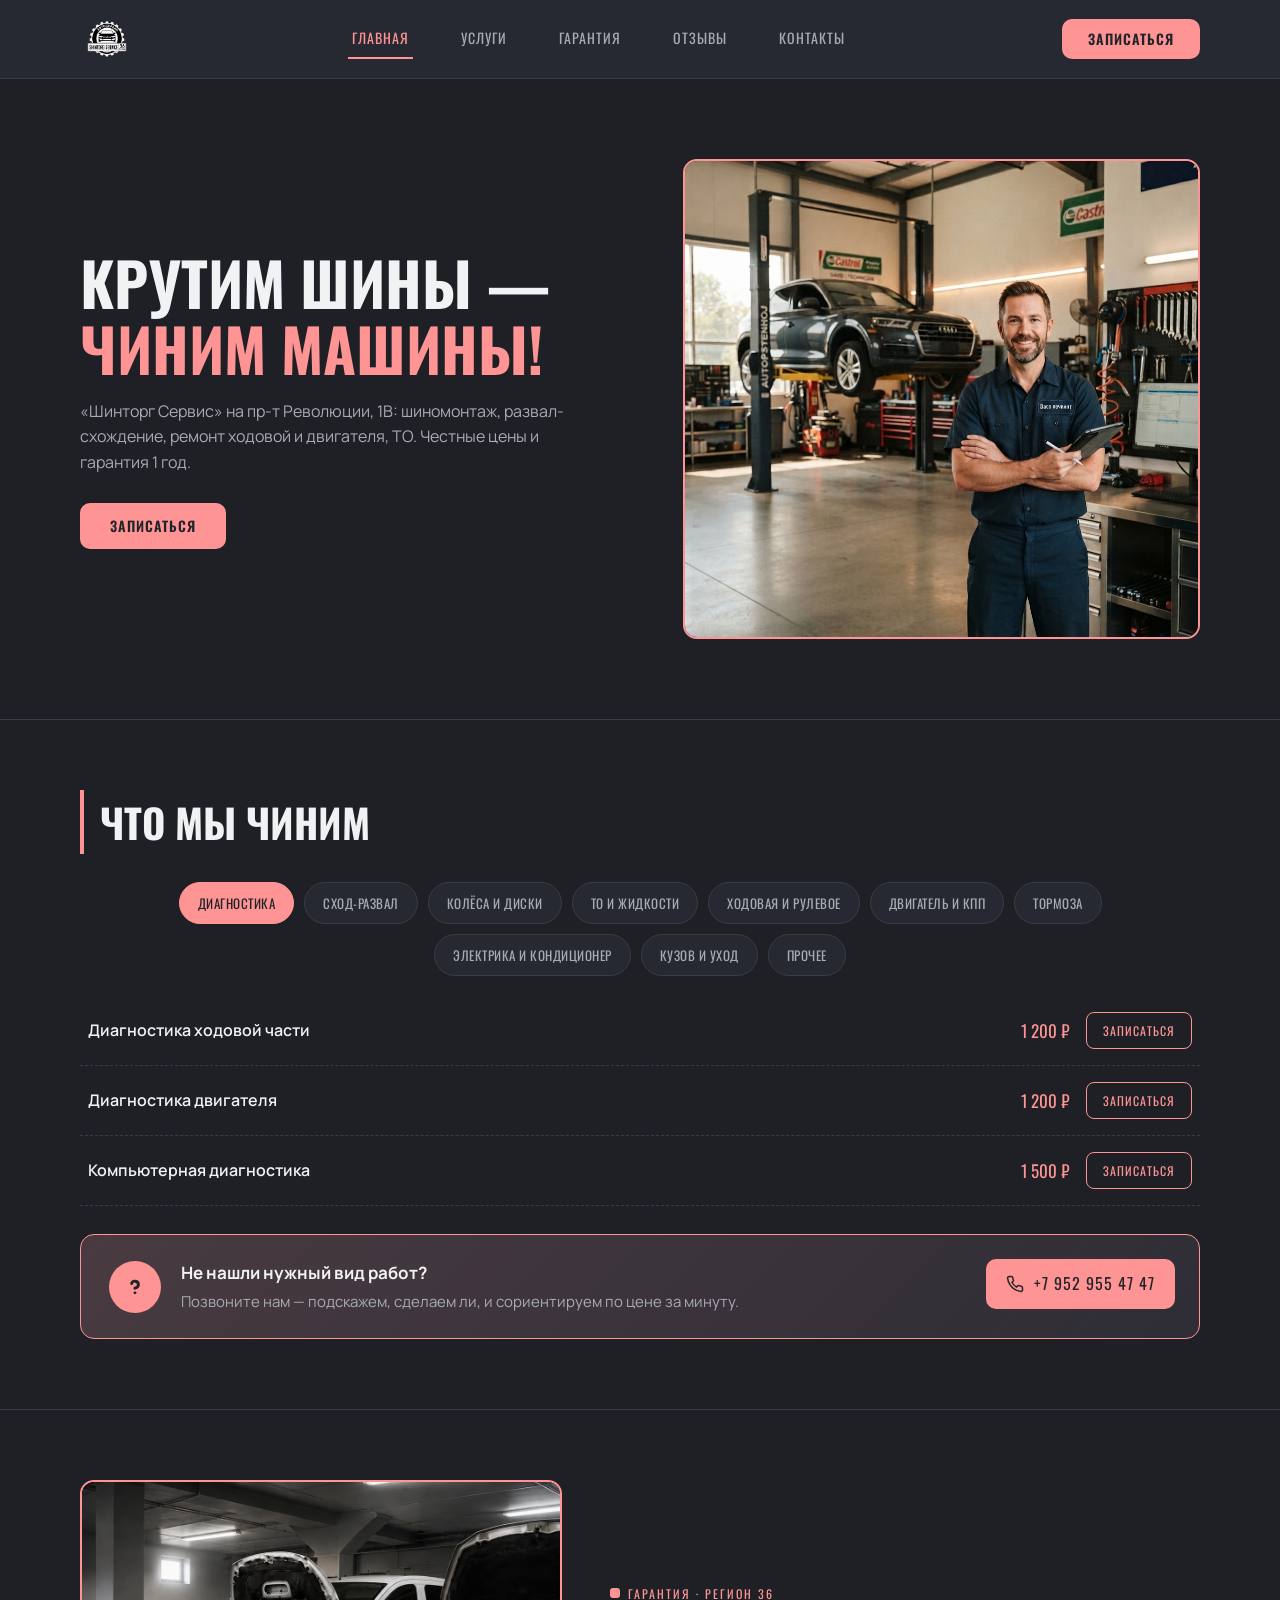
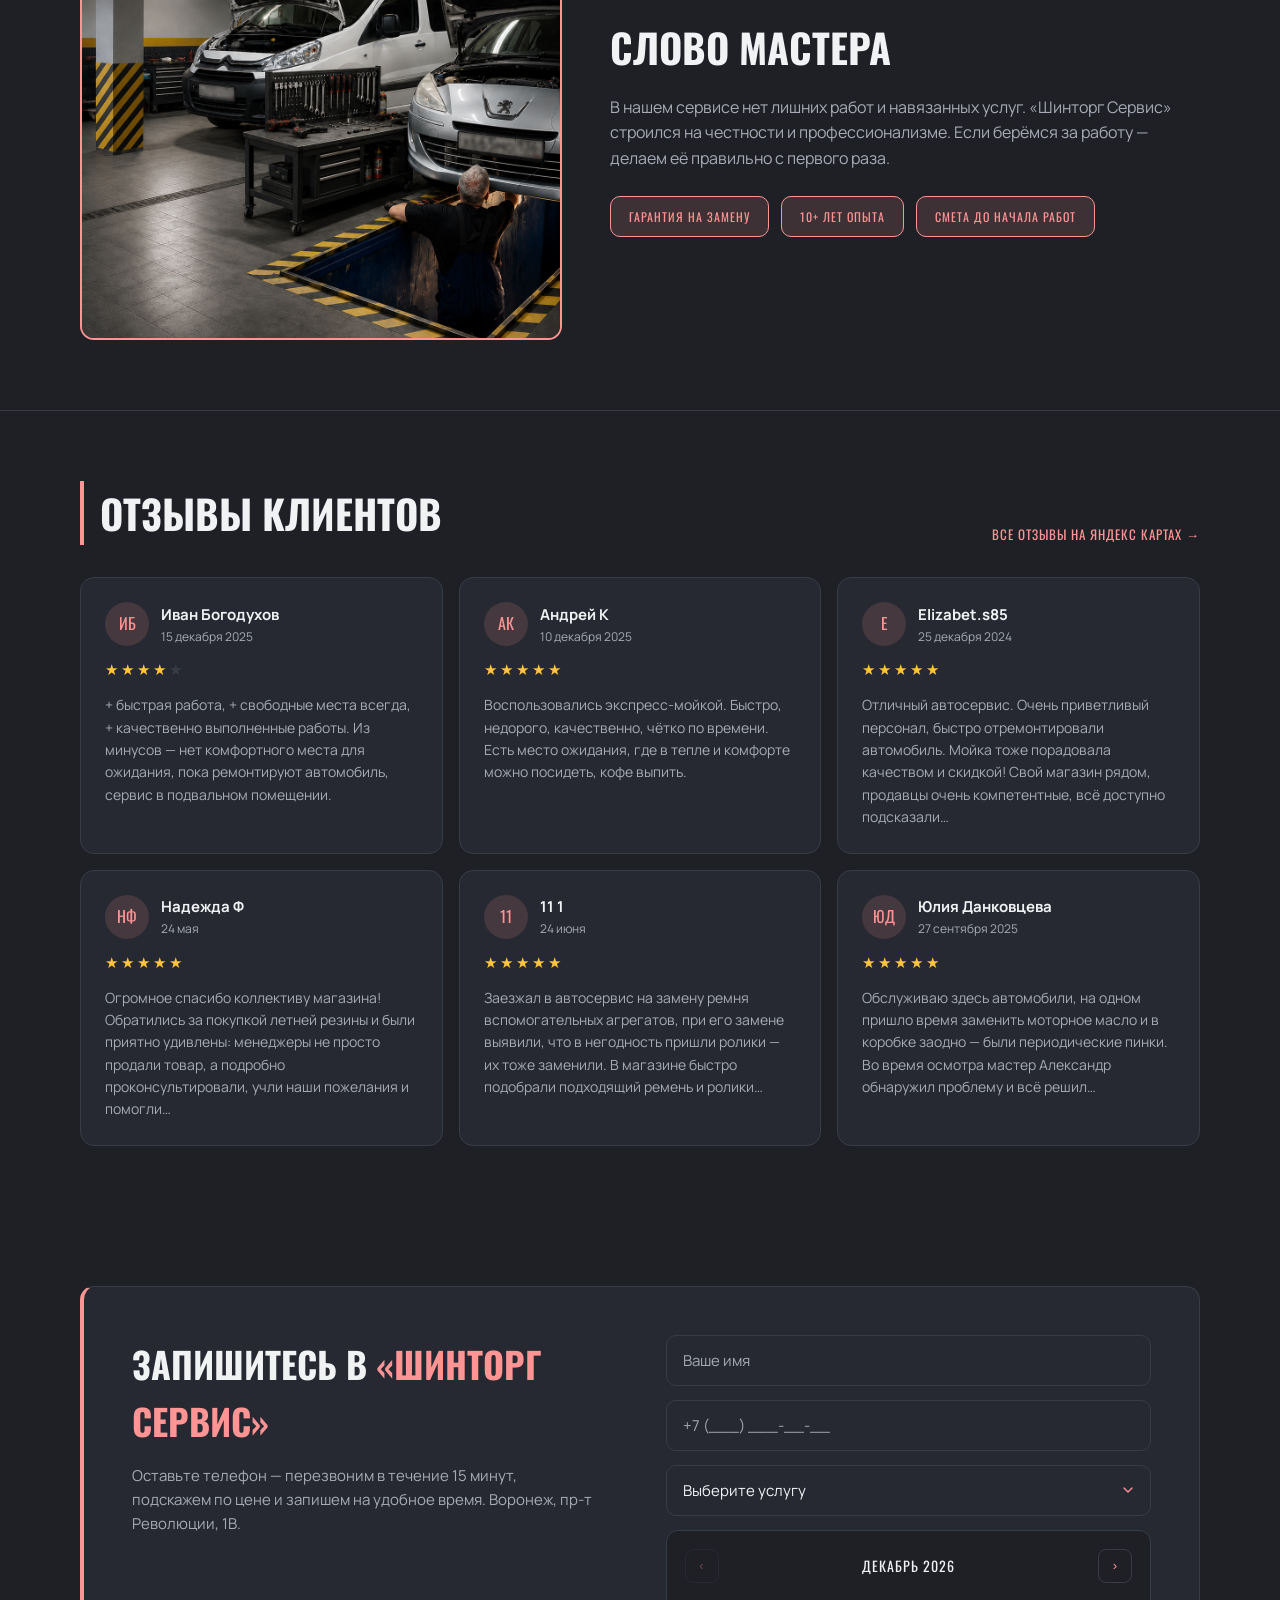
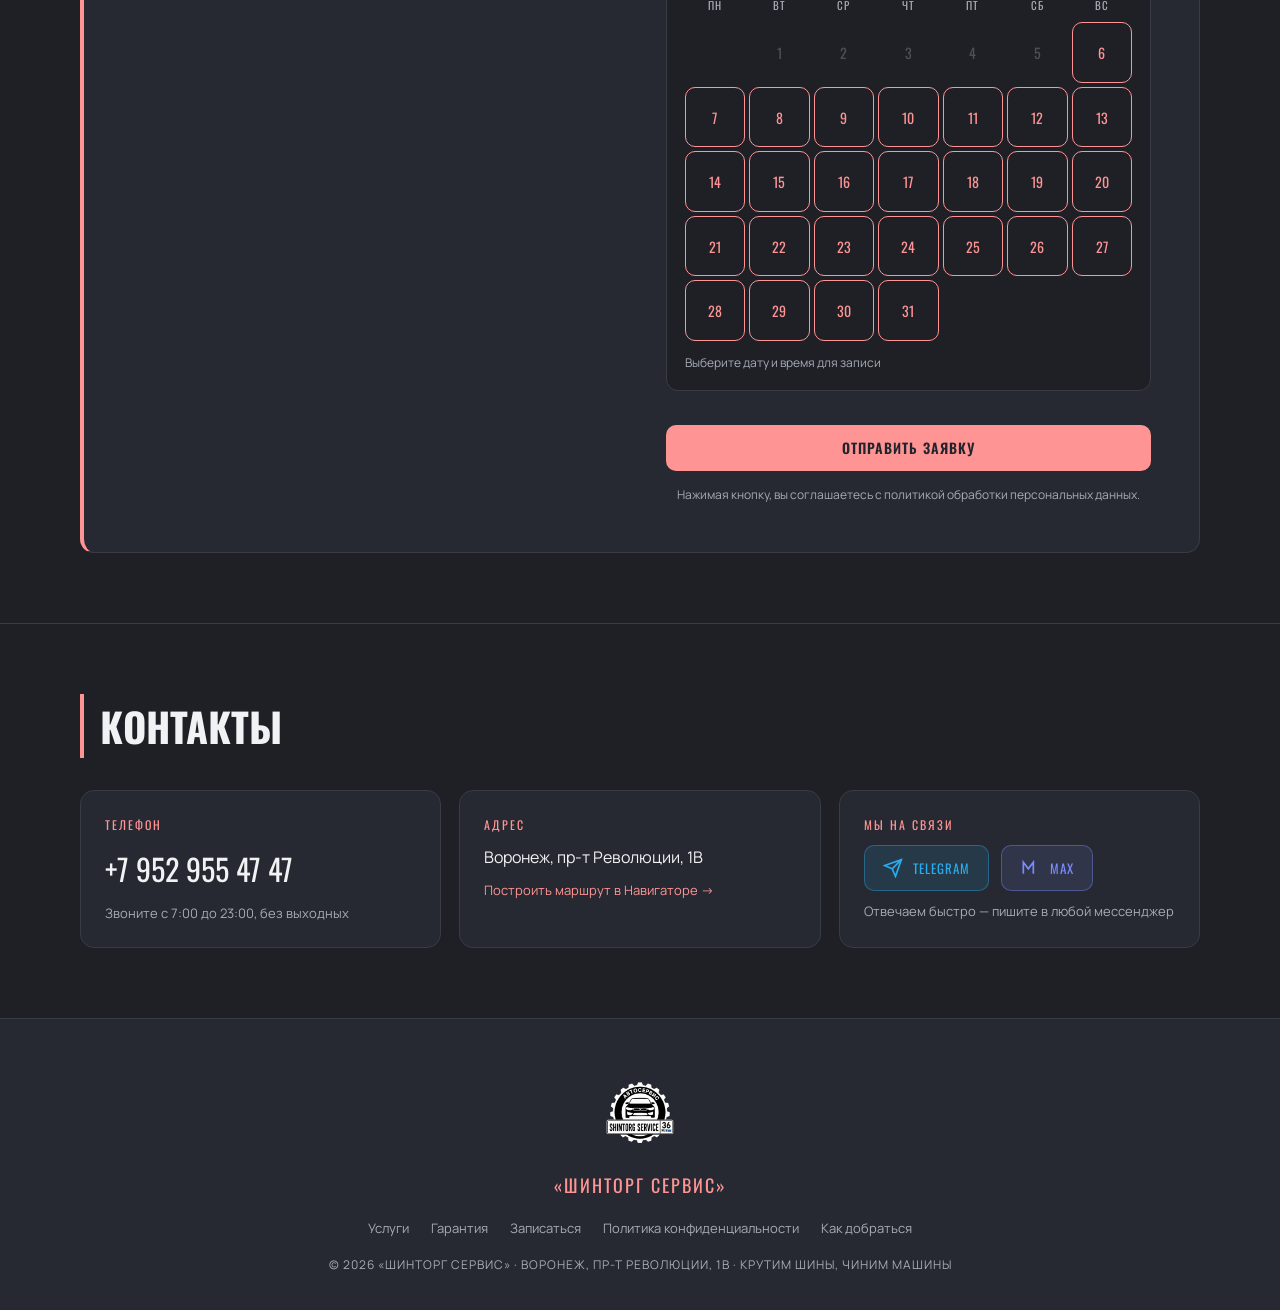
==== commit 5c700682: "feat: финальная система записи — слоты с лимитами, real-time валидация, счётчики мест - запись через" ====
--- a/index.html
+++ b/index.html
@@ -966,7 +966,8 @@
                 autocomplete="name"
               />
               <span class="cta__error" hidden
-                >Введите имя — минимум 2 символа</span
+                >Имя: минимум 2 буквы, русские или латинские, без пробелов, цифр
+                и символов</span
               >
             </div>
 
@@ -979,7 +980,10 @@
                 data-validate="phone"
                 autocomplete="tel"
               />
-              <span class="cta__error" hidden>Введите номер полностью</span>
+              <span class="cta__error" hidden
+                >Проверьте номер: +7 (900) 123-45-67 (мобильный) или +7 (473)
+                123-45-67 (городской)</span
+              >
             </div>
 
             <div class="cta__field">
@@ -1052,8 +1056,7 @@
               </select>
               <span class="cta__error" hidden>Выберите услугу</span>
             </div>
-
-            <div class="cta__field">
+            <div class="cta__field cta__field--calendar">
               <div class="calendar" data-calendar>
                 <div class="calendar__head">
                   <button
@@ -1075,18 +1078,27 @@
                   </button>
                 </div>
                 <div class="calendar__weekdays">
-                  <span>Пн</span><span>Вт</span><span>Ср</span><span>Чт</span
-                  ><span>Пт</span><span>Сб</span><span>Вс</span>
+                  <span>ПН</span><span>ВТ</span><span>СР</span><span>ЧТ</span
+                  ><span>ПТ</span><span>СБ</span><span>ВС</span>
                 </div>
                 <div class="calendar__grid" data-cal-grid></div>
+
+                <div class="calendar__slots" data-cal-slots hidden>
+                  <span class="calendar__slots-label">Выберите время:</span>
+                  <div class="calendar__slots-list" data-cal-slots-list></div>
+                </div>
+
                 <span class="calendar__hint"
                   >Выберите дату и время для записи</span
                 >
               </div>
+            </div>
+
+            <div class="cta__field">
               <input type="hidden" name="date" data-validate="date" />
               <input type="hidden" name="time" data-validate="time" />
               <span class="cta__error" hidden
-                >Выберите свободную дату в календаре</span
+                >Выберите дату и время для записи</span
               >
             </div>
 
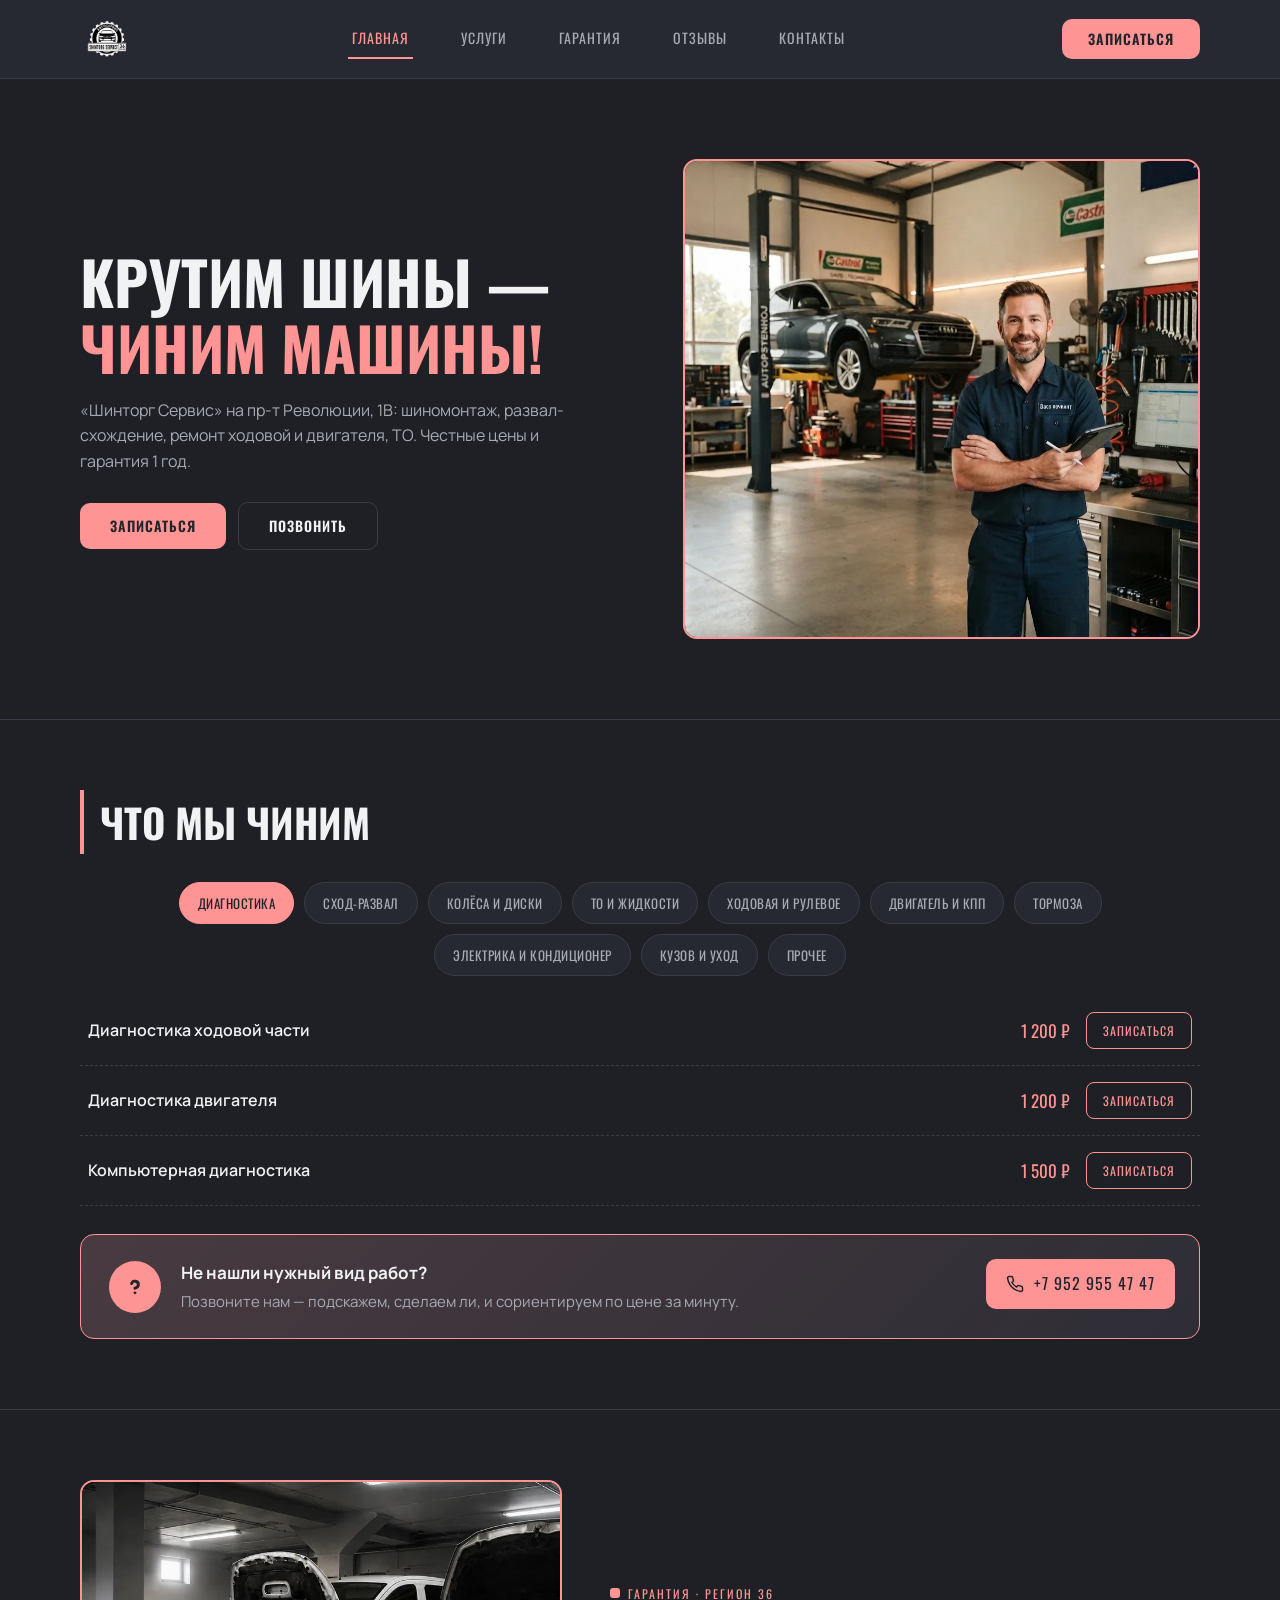
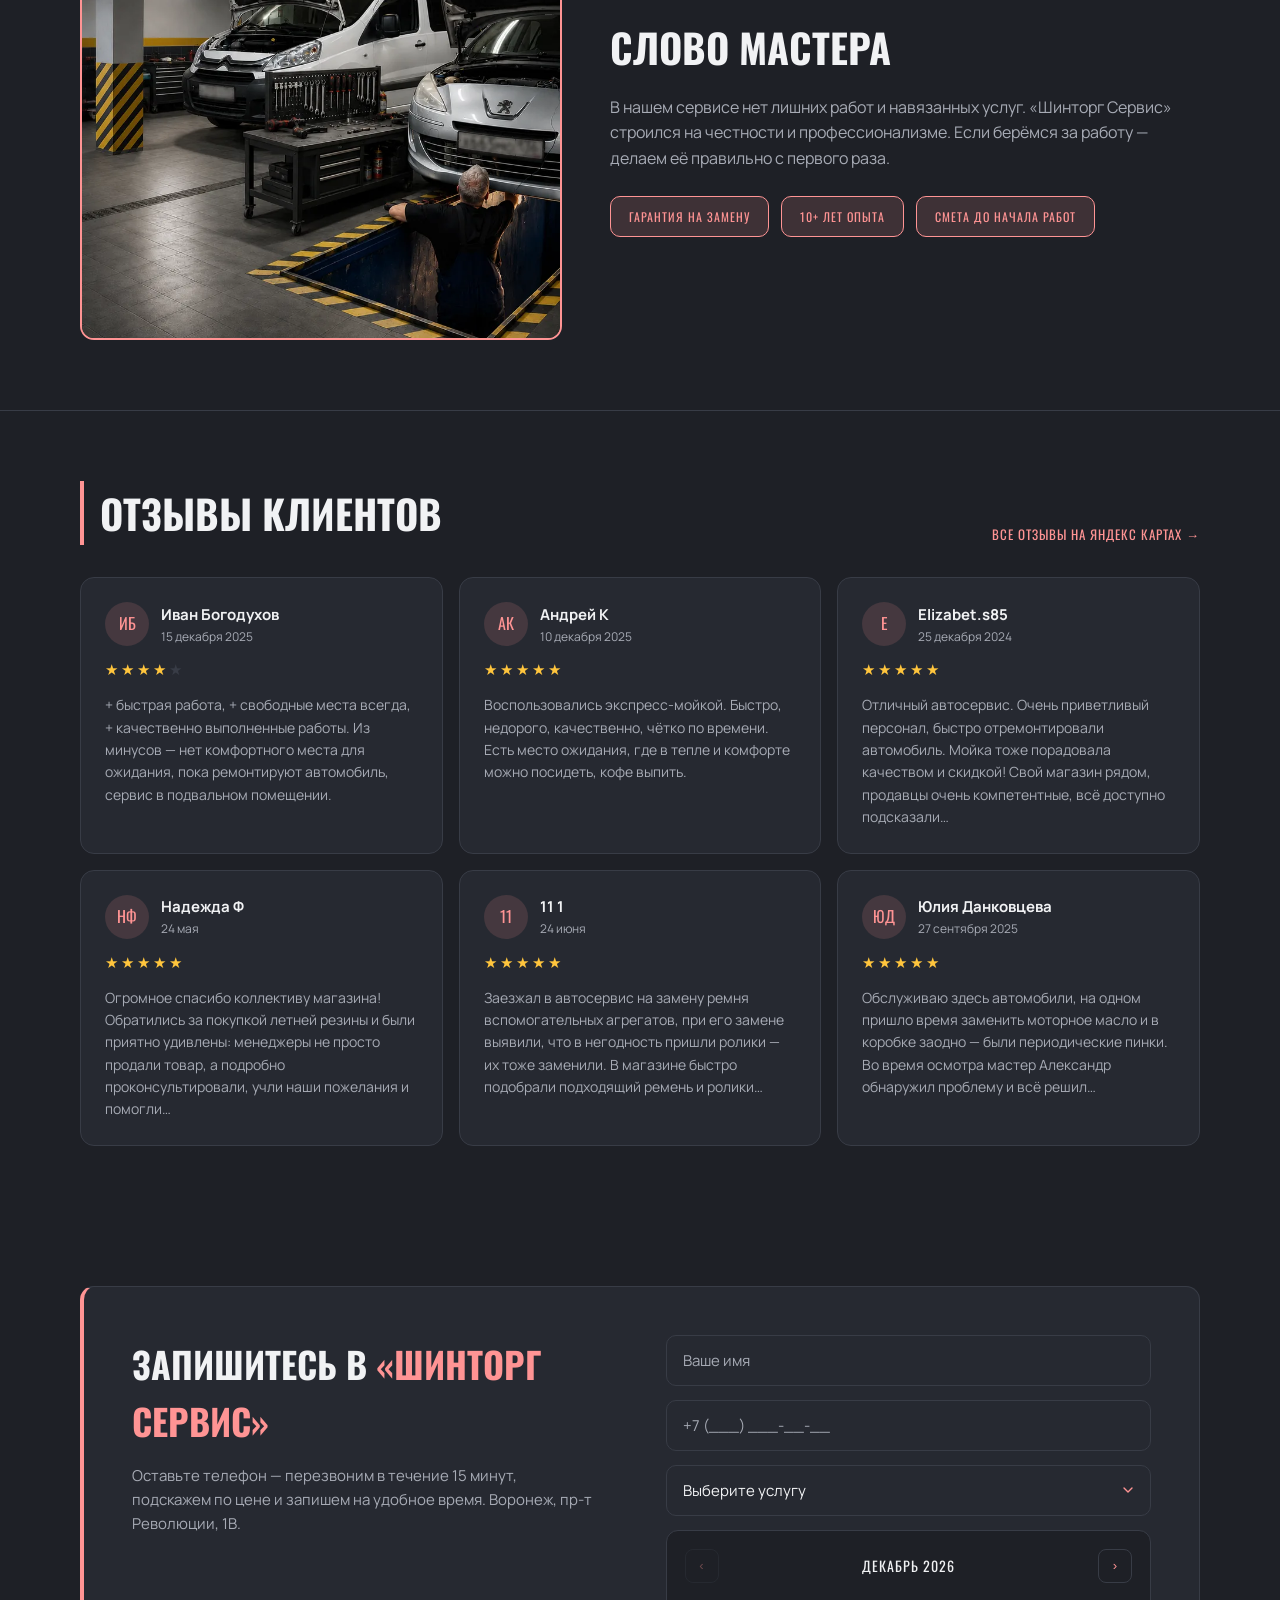
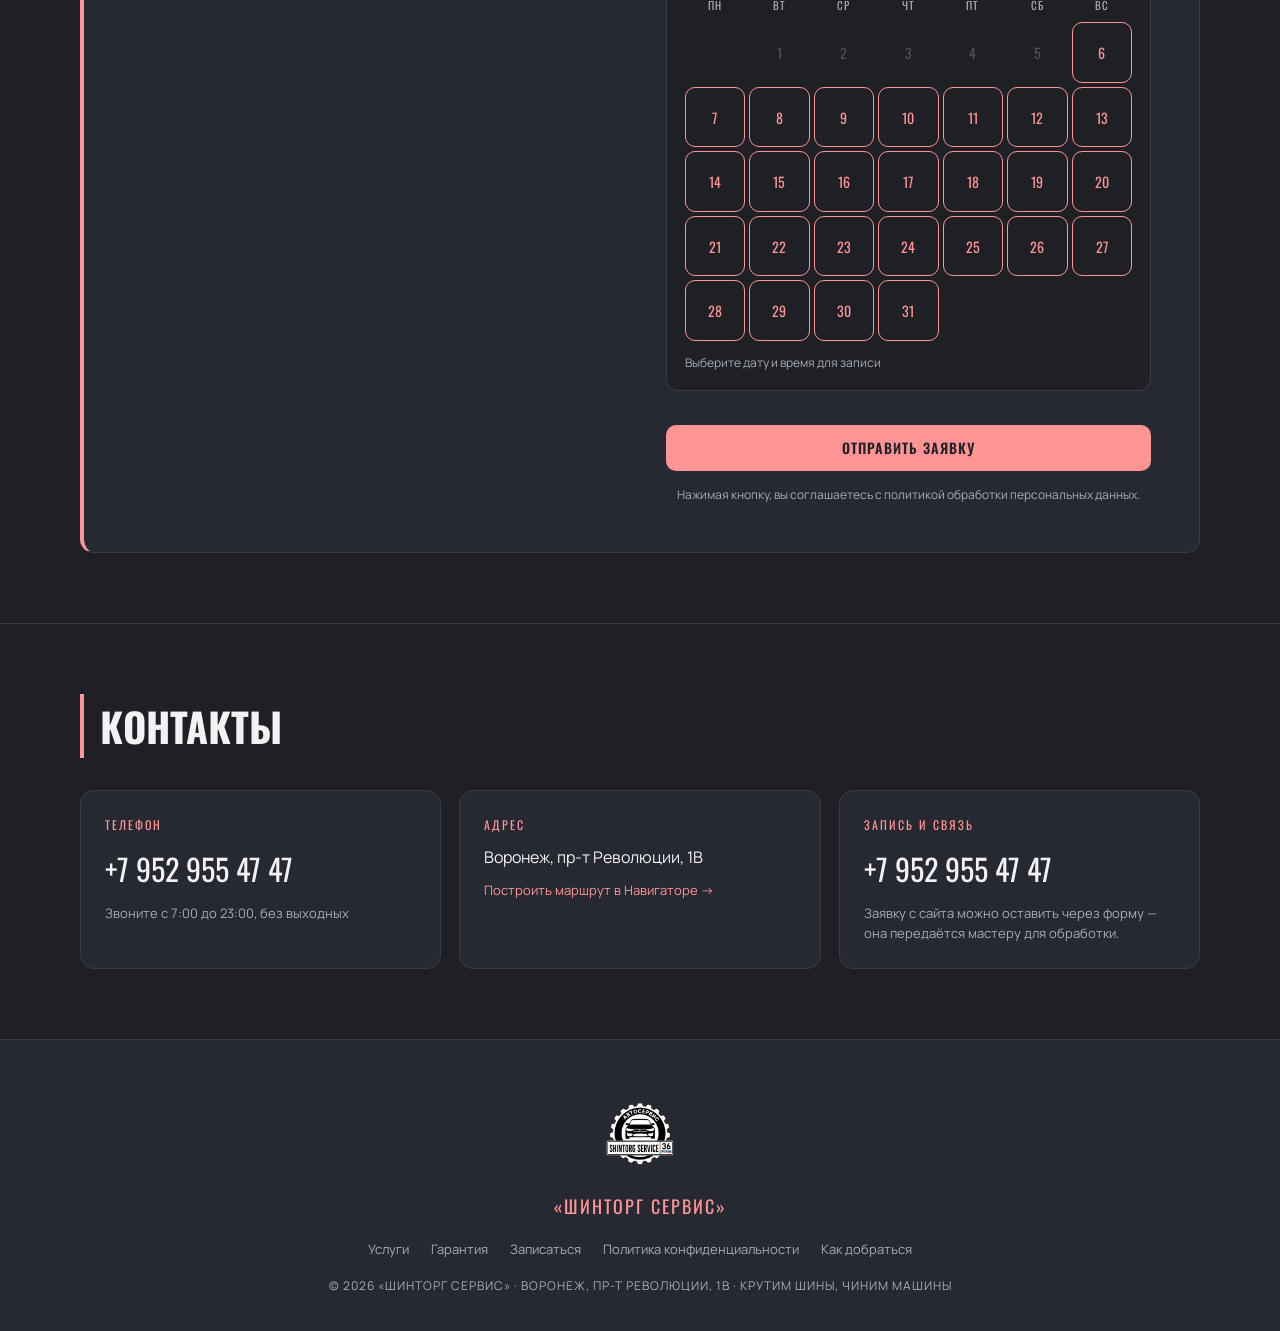
==== commit d54e1c1b: "Улучшение производительности, валидации и SEO сайта" ====
--- a/index.html
+++ b/index.html
@@ -9,7 +9,19 @@
       content="«Шинторг Сервис» в Воронеже: шиномонтаж, развал-схождение, ремонт ходовой и двигателя, ТО, автоэлектрик, химчистка. Гарантия 1 год. Пр-т Революции, 1В."
     />
 
-    <link rel="icon" type="image/png" href="img/logo.png" />
+    <!-- Фавиконка -->
+    <link rel="icon" type="image/png" href="img/favicon.png" />
+    <link rel="apple-touch-icon" href="img/favicon.png" />
+    <meta name="theme-color" content="#23272f" />
+    <meta name="robots" content="index, follow" />
+    <meta property="og:type" content="website" />
+    <meta property="og:title" content="Шинторг Сервис — автосервис в Воронеже" />
+    <meta property="og:description" content="Шиномонтаж, диагностика, ремонт ходовой и двигателя, ТО. Запись на обслуживание в Воронеже." />
+    <meta property="og:url" content="https://ar4i23.github.io/shintorg_service/" />
+    <meta property="og:image" content="https://ar4i23.github.io/shintorg_service/img/master_1.webp" />
+    <meta name="twitter:card" content="summary_large_image" />
+    <link rel="canonical" href="https://ar4i23.github.io/shintorg_service/" />
+
     <link rel="preconnect" href="https://fonts.googleapis.com" />
     <link rel="preconnect" href="https://fonts.gstatic.com" crossorigin />
     <link
@@ -17,6 +29,7 @@
       rel="stylesheet"
     />
     <link rel="stylesheet" href="css/style.css" />
+    <link rel="preload" as="image" href="img/master_1.webp" fetchpriority="high" />
   </head>
   <body>
     <!-- Шапка: лого + навигация + кнопка -->
@@ -25,8 +38,11 @@
         <a class="header__logo" href="#hero">
           <img
             class="header__logo-img"
-            src="img/logo.png"
-            alt="Автосервис «Вася починит!», регион 36"
+            src="img/logo.webp"
+            alt="Логотип автосервиса «Шинторг Сервис»"
+            width="54"
+            height="54"
+            decoding="async"
           />
         </a>
 
@@ -79,18 +95,27 @@
             развал-схождение, ремонт ходовой и двигателя, ТО. Честные цены и
             гарантия 1 год.
           </p>
-          <button
-            class="button hero__button"
-            type="button"
-            data-scroll="#request"
-          >
-            Записаться
-          </button>
+          <div class="hero__actions">
+            <button
+              class="button hero__button"
+              type="button"
+              data-scroll="#request"
+            >
+              Записаться
+            </button>
+            <a class="button button--secondary hero__phone" href="tel:+79529554747">
+              Позвонить
+            </a>
+          </div>
         </div>
         <figure class="hero__photo" data-reveal>
           <img
-            src="img/master_1.png"
+            src="img/master_1.webp"
             alt="Мастер автосервиса «Шинторг Сервис»"
+            width="1024"
+            height="1024"
+            fetchpriority="high"
+            decoding="async"
           />
         </figure>
       </div>
@@ -790,8 +815,12 @@
       <div class="guarantee__inner container">
         <figure class="guarantee__photo" data-reveal>
           <img
-            src="img/master_2.png"
+            src="img/master_2.webp"
             alt="Мастер автосервиса «Шинторг Сервис»"
+            width="814"
+            height="1086"
+            loading="lazy"
+            decoding="async"
           />
         </figure>
         <div class="guarantee__content">
@@ -966,7 +995,7 @@
                 autocomplete="name"
               />
               <span class="cta__error" hidden
-                >Имя: минимум 2 буквы, русские или латинские, без пробелов, цифр
+                >Имя: минимум 2 русские буквы, без пробелов, цифр
                 и символов</span
               >
             </div>
@@ -1145,32 +1174,10 @@
           </div>
 
           <div class="contacts__card" data-reveal>
-            <span class="contacts__label">Мы на связи</span>
-            <div class="contacts__socials">
-              <a
-                class="contacts__social contacts__social--tg"
-                href="https://t.me/USERNAME"
-                target="_blank"
-                rel="noopener"
-              >
-                <svg viewBox="0 0 24 24">
-                  <path d="M22 2L11 13" />
-                  <path d="M22 2l-7 20-4-9-9-4z" />
-                </svg>
-                Telegram
-              </a>
-              <a
-                class="contacts__social contacts__social--max"
-                href="https://max.ru/USERNAME"
-                target="_blank"
-                rel="noopener"
-              >
-                <svg viewBox="0 0 24 24"><path d="M4 19V5l6 8 6-8v14" /></svg>
-                MAX
-              </a>
-            </div>
+            <span class="contacts__label">Запись и связь</span>
+            <a class="contacts__phone" href="tel:+79529554747">+7 952 955 47 47</a>
             <span class="contacts__note"
-              >Отвечаем быстро — пишите в любой мессенджер</span
+              >Заявку с сайта можно оставить через форму — она передаётся мастеру для обработки.</span
             >
           </div>
         </div>
@@ -1183,8 +1190,12 @@
         <div class="footer__logo">
           <img
             class="footer__logo-img"
-            src="img/logo.png"
+            src="img/logo.webp"
             alt="Шинторг Сервис"
+            width="54"
+            height="54"
+            loading="lazy"
+            decoding="async"
           />
           <span class="footer__logo-name">«Шинторг Сервис»</span>
         </div>
@@ -1192,7 +1203,7 @@
           <a class="footer__link" href="#services">Услуги</a>
           <a class="footer__link" href="#guarantee">Гарантия</a>
           <a class="footer__link" href="#request">Записаться</a>
-          <a class="footer__link" href="#">Политика конфиденциальности</a>
+          <a class="footer__link" href="privacy.html">Политика конфиденциальности</a>
           <!-- В футере -->
           <a
             class="footer__link"
--- a/css/style.css
+++ b/css/style.css
@@ -3,9 +3,6 @@
    Порядок @import = порядок каскада.
    Сначала база, затем блоки сверху вниз по странице.
    ============================================ */
-
-/* Шрифты (должны идти первой строкой) */
-@import url("https://fonts.googleapis.com/css2?family=Oswald:wght@500;600;700&family=Manrope:wght@400;500;700&display=swap");
 
 /* База: переменные, сброс, сетка, анимации */
 @import "base.css";
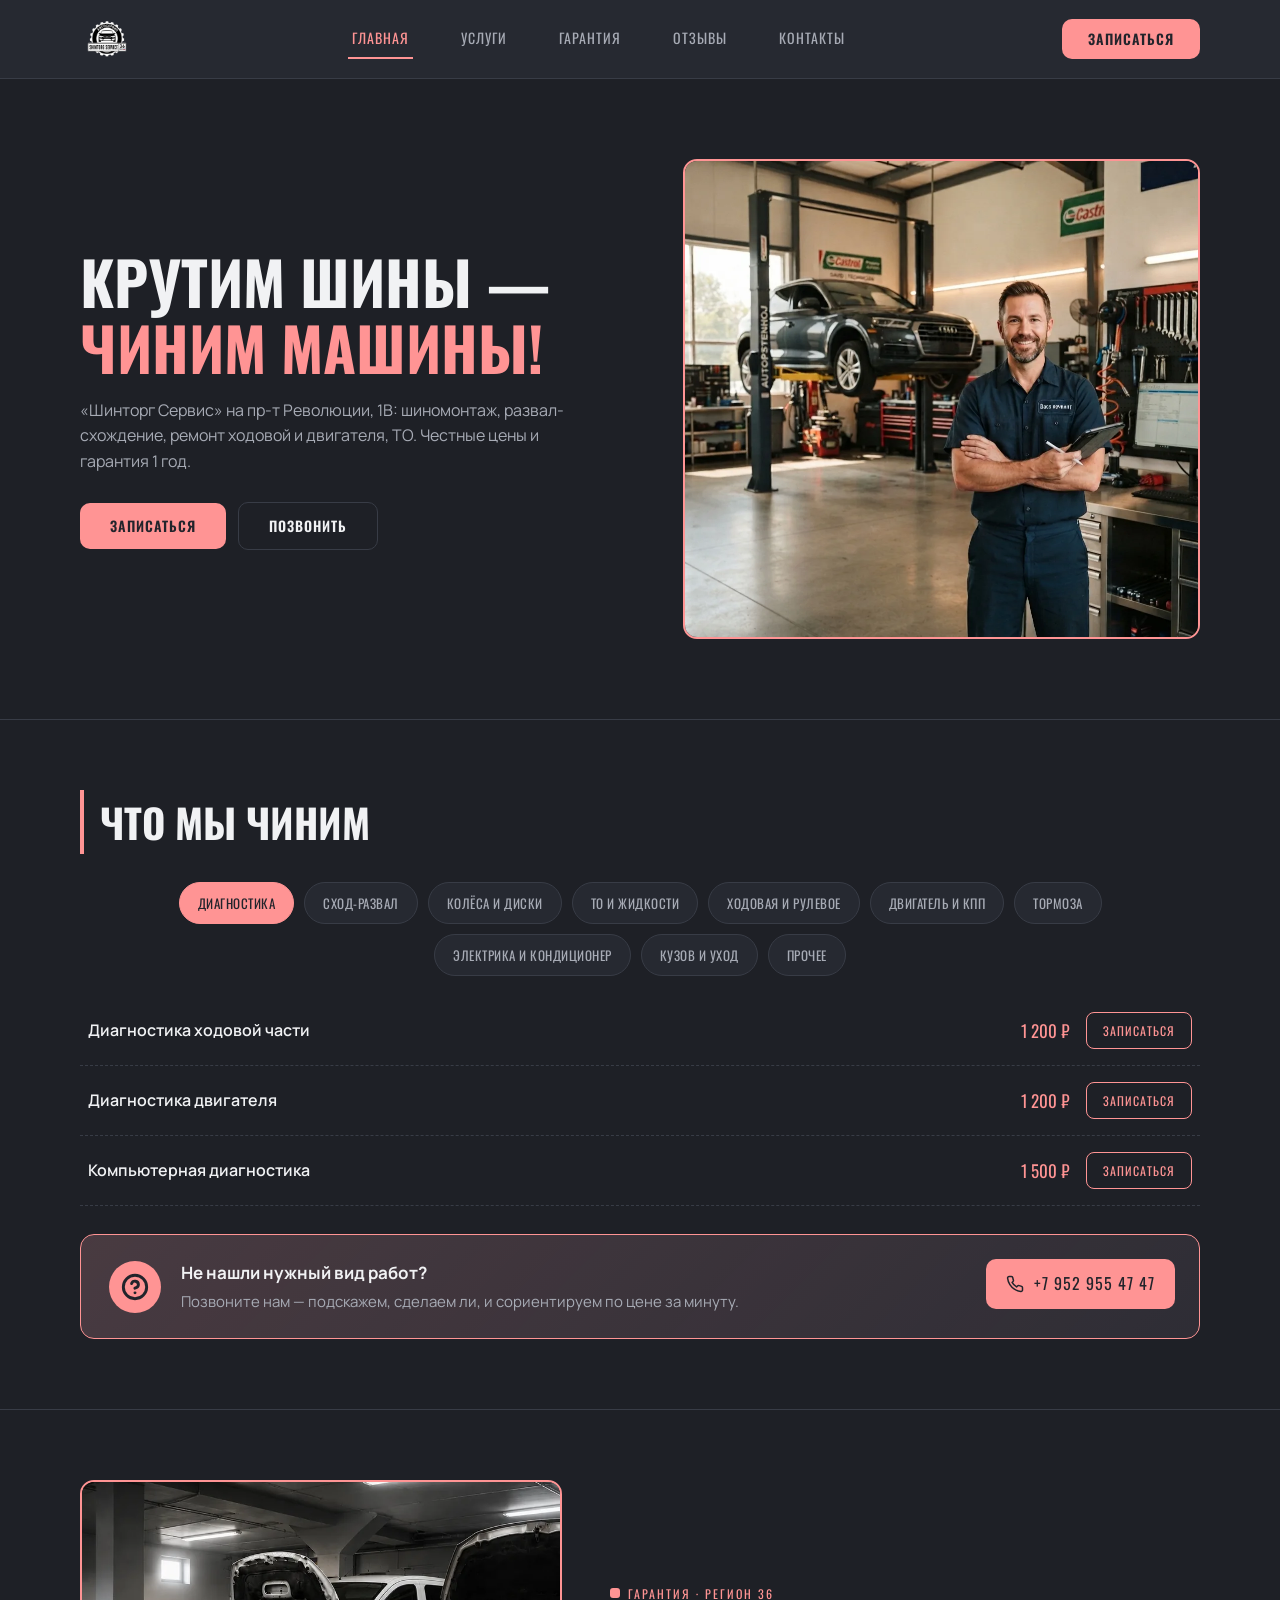
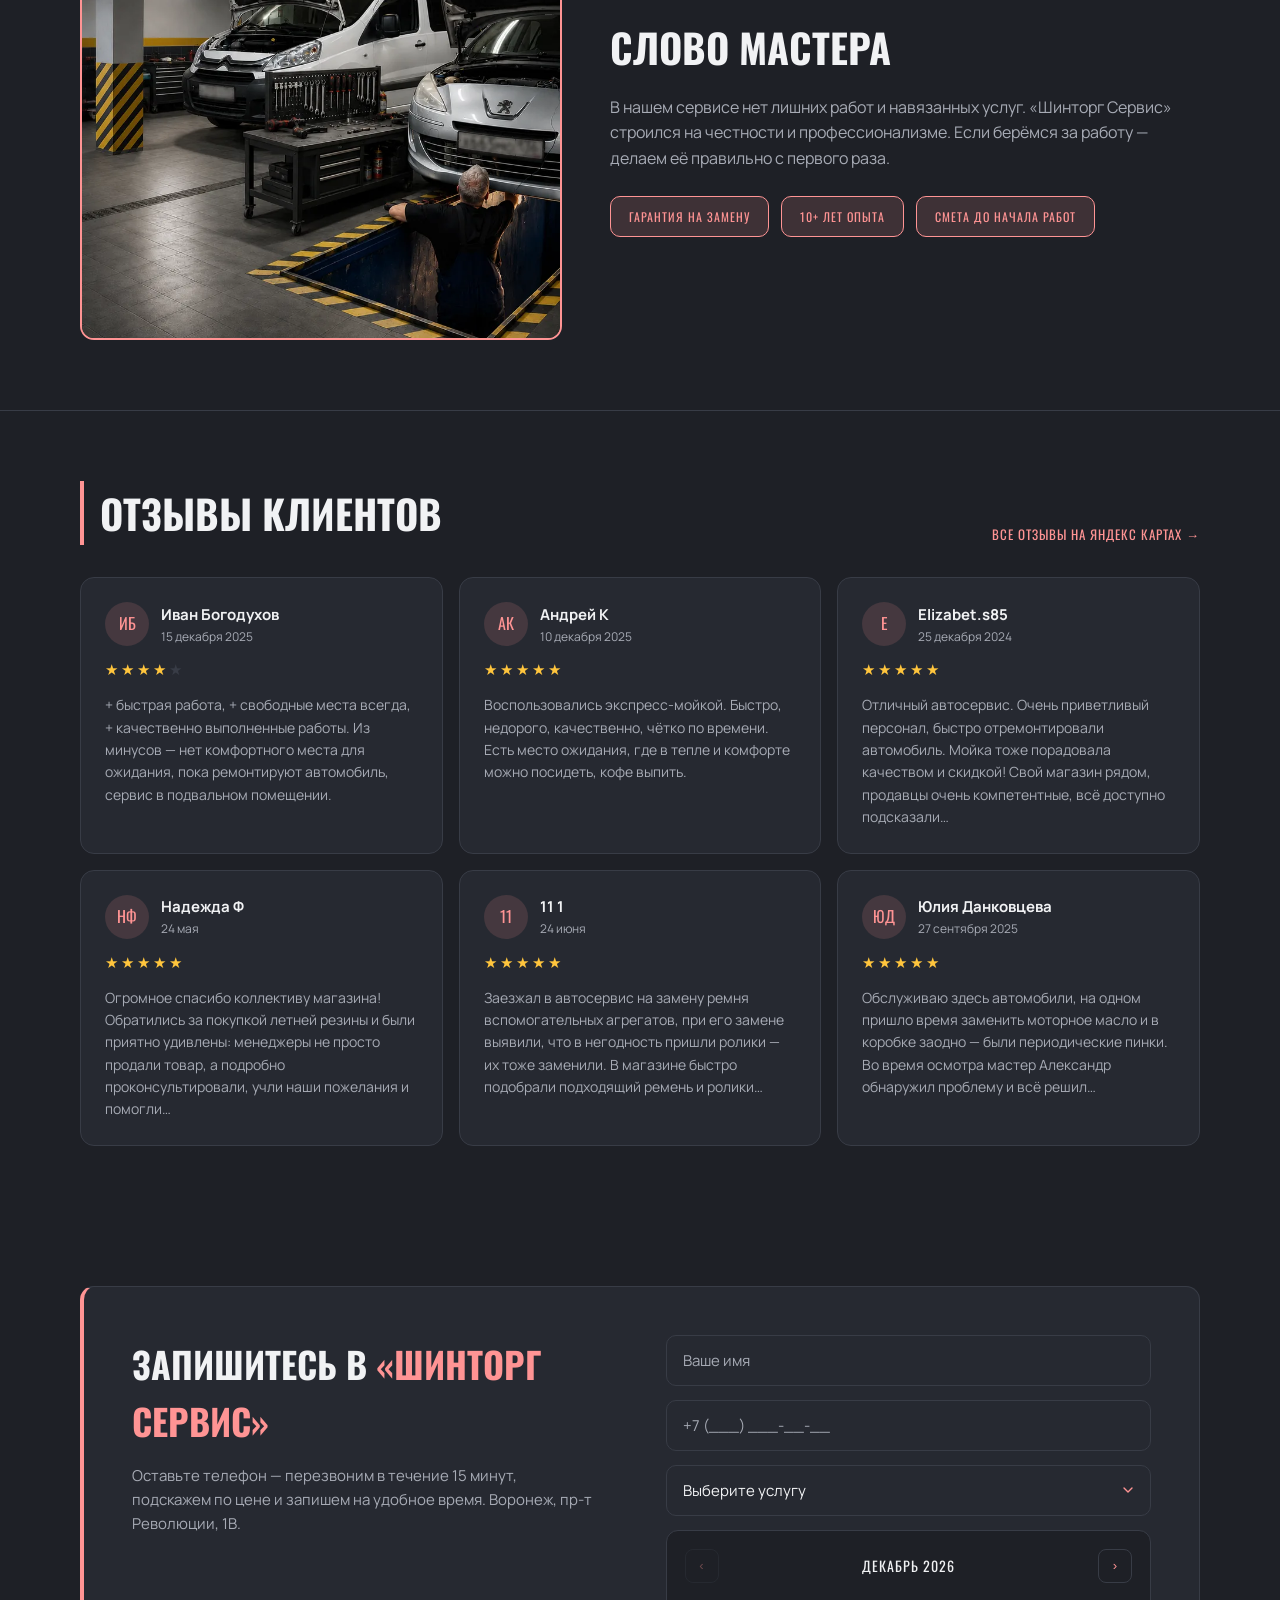
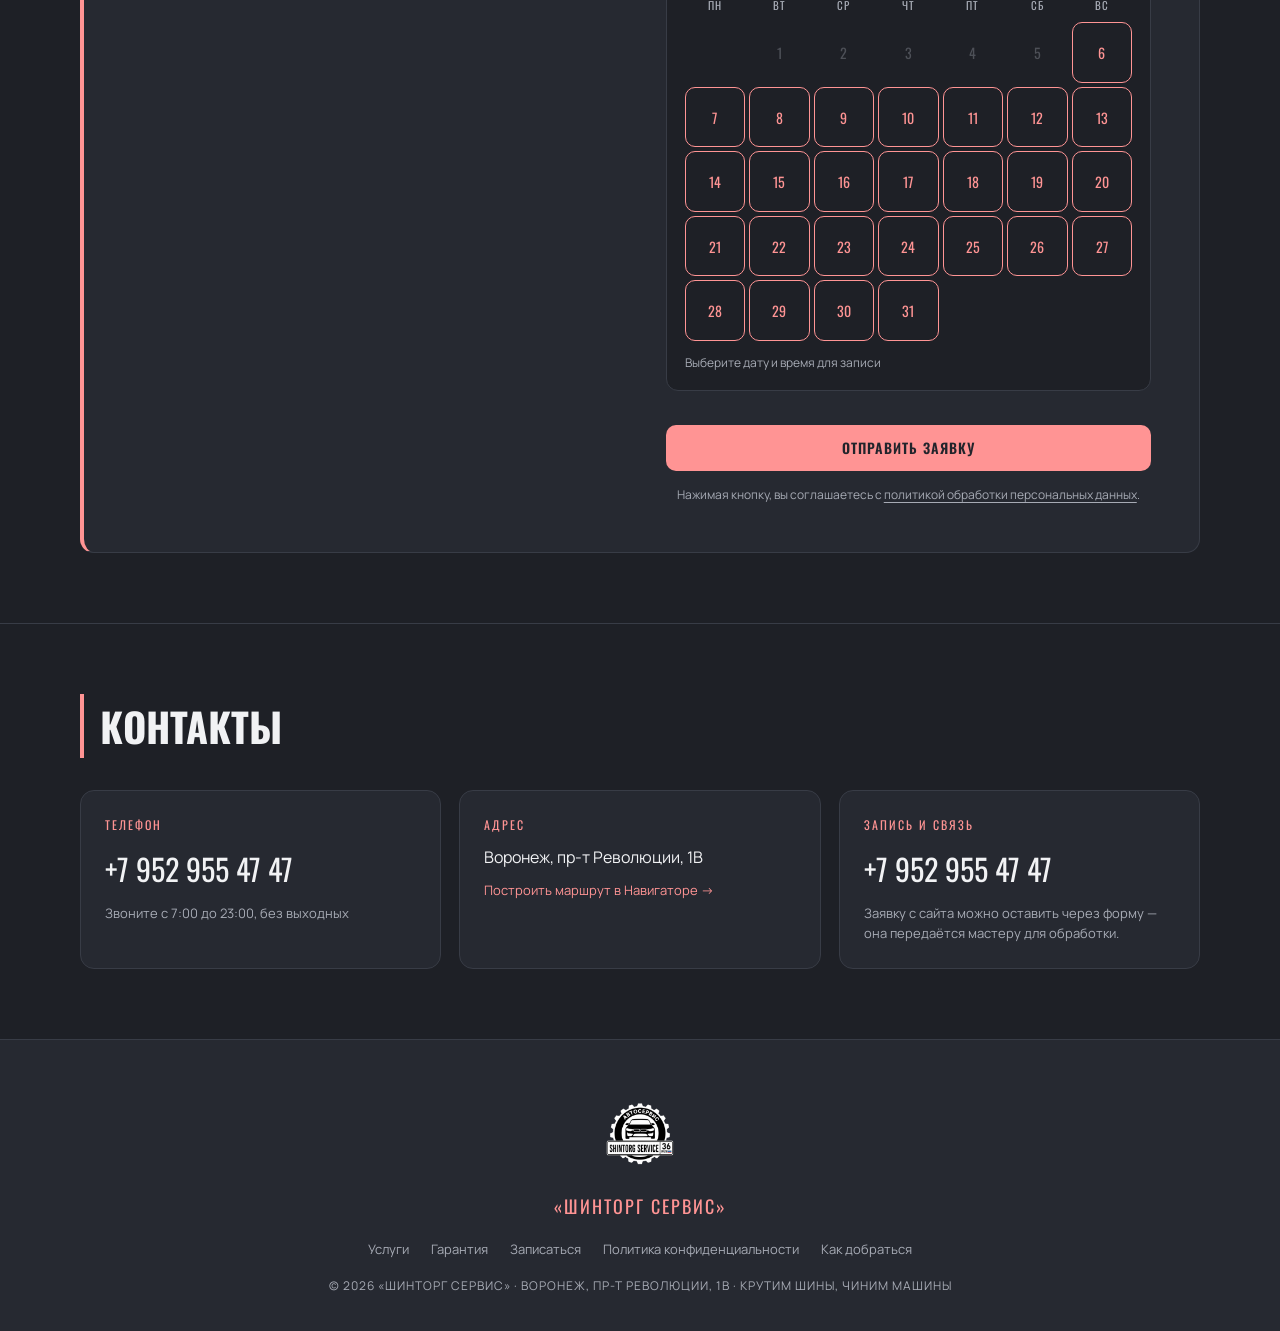
==== commit 0b83f17d: "фикс: ссылка на тел, ссылка на политику, svg телефон, предварительный выбор подсветки, ошибки формы" ====
--- a/index.html
+++ b/index.html
@@ -15,10 +15,22 @@
     <meta name="theme-color" content="#23272f" />
     <meta name="robots" content="index, follow" />
     <meta property="og:type" content="website" />
-    <meta property="og:title" content="Шинторг Сервис — автосервис в Воронеже" />
-    <meta property="og:description" content="Шиномонтаж, диагностика, ремонт ходовой и двигателя, ТО. Запись на обслуживание в Воронеже." />
-    <meta property="og:url" content="https://ar4i23.github.io/shintorg_service/" />
-    <meta property="og:image" content="https://ar4i23.github.io/shintorg_service/img/master_1.webp" />
+    <meta
+      property="og:title"
+      content="Шинторг Сервис — автосервис в Воронеже"
+    />
+    <meta
+      property="og:description"
+      content="Шиномонтаж, диагностика, ремонт ходовой и двигателя, ТО. Запись на обслуживание в Воронеже."
+    />
+    <meta
+      property="og:url"
+      content="https://ar4i23.github.io/shintorg_service/"
+    />
+    <meta
+      property="og:image"
+      content="https://ar4i23.github.io/shintorg_service/img/master_1.webp"
+    />
     <meta name="twitter:card" content="summary_large_image" />
     <link rel="canonical" href="https://ar4i23.github.io/shintorg_service/" />
 
@@ -29,7 +41,12 @@
       rel="stylesheet"
     />
     <link rel="stylesheet" href="css/style.css" />
-    <link rel="preload" as="image" href="img/master_1.webp" fetchpriority="high" />
+    <link
+      rel="preload"
+      as="image"
+      href="img/master_1.webp"
+      fetchpriority="high"
+    />
   </head>
   <body>
     <!-- Шапка: лого + навигация + кнопка -->
@@ -103,7 +120,10 @@
             >
               Записаться
             </button>
-            <a class="button button--secondary hero__phone" href="tel:+79529554747">
+            <a
+              class="button button--secondary hero__phone"
+              href="tel:+79529554747"
+            >
               Позвонить
             </a>
           </div>
@@ -788,7 +808,16 @@
         <!-- Не нашли работу — позвоните -->
         <div class="price__footer">
           <span class="price__footer-icon" aria-hidden="true">
-            <svg viewBox="0 0 24 24">
+            <svg
+              viewBox="0 0 24 24"
+              fill="none"
+              stroke="currentColor"
+              stroke-width="2"
+              stroke-linecap="round"
+              stroke-linejoin="round"
+              aria-hidden="true"
+            >
+              <circle cx="12" cy="12" r="10" />
               <path d="M9.09 9a3 3 0 0 1 5.83 1c0 2-3 3-3 3" />
               <path d="M12 17h.01" />
             </svg>
@@ -798,10 +827,18 @@
             Позвоните нам — подскажем, сделаем ли, и сориентируем по цене за
             минуту.
           </p>
-          <a class="price__footer-phone" href="tel:+7 952 955 47 47">
-            <svg viewBox="0 0 24 24">
+          <a class="price__footer-phone" href="tel:+79529554747">
+            <svg
+              viewBox="0 0 24 24"
+              fill="none"
+              stroke="currentColor"
+              stroke-width="2"
+              stroke-linecap="round"
+              stroke-linejoin="round"
+              aria-hidden="true"
+            >
               <path
-                d="M22 16.9v3a2 2 0 0 1-2.2 2 19.8 19.8 0 0 1-8.6-3.1 19.5 19.5 0 0 1-6-6A19.8 19.8 0 0 1 2.1 4.2 2 2 0 0 1 4.1 2h3a2 2 0 0 1 2 1.7c.1 1 .4 2 .7 2.9a2 2 0 0 1-.5 2.1L8 10a16 16 0 0 0 6 6l1.3-1.3a2 2 0 0 1 2.1-.5c.9.3 1.9.6 2.9.7a2 2 0 0 1 1.7 2z"
+                d="M22 16.92v3a2 2 0 0 1-2.18 2 19.79 19.79 0 0 1-8.63-3.07 19.5 19.5 0 0 1-6-6 19.79 19.79 0 0 1-3.07-8.67A2 2 0 0 1 4.11 2h3a2 2 0 0 1 2 1.72 12.84 12.84 0 0 0 .7 2.81 2 2 0 0 1-.45 2.11L8.09 9.91a16 16 0 0 0 6 6l1.27-1.27a2 2 0 0 1 2.11-.45 12.84 12.84 0 0 0 2.81.7A2 2 0 0 1 22 16.92z"
               />
             </svg>
             +7 952 955 47 47
@@ -995,8 +1032,8 @@
                 autocomplete="name"
               />
               <span class="cta__error" hidden
-                >Имя: минимум 2 русские буквы, без пробелов, цифр
-                и символов</span
+                >Имя: минимум 2 русские буквы, без пробелов, цифр и
+                символов</span
               >
             </div>
 
@@ -1135,8 +1172,13 @@
               Отправить заявку
             </button>
             <span class="cta__note"
-              >Нажимая кнопку, вы соглашаетесь с политикой обработки
-              персональных данных.</span
+              >Нажимая кнопку, вы соглашаетесь с&#160;<a
+                class="cta__policy-link"
+                href="privacy.html"
+                target="_blank"
+                rel="noopener"
+                >политикой обработки персональных данных</a
+              >.</span
             >
           </form>
         </div>
@@ -1175,9 +1217,12 @@
 
           <div class="contacts__card" data-reveal>
             <span class="contacts__label">Запись и связь</span>
-            <a class="contacts__phone" href="tel:+79529554747">+7 952 955 47 47</a>
+            <a class="contacts__phone" href="tel:+79529554747"
+              >+7 952 955 47 47</a
+            >
             <span class="contacts__note"
-              >Заявку с сайта можно оставить через форму — она передаётся мастеру для обработки.</span
+              >Заявку с сайта можно оставить через форму — она передаётся
+              мастеру для обработки.</span
             >
           </div>
         </div>
@@ -1203,7 +1248,9 @@
           <a class="footer__link" href="#services">Услуги</a>
           <a class="footer__link" href="#guarantee">Гарантия</a>
           <a class="footer__link" href="#request">Записаться</a>
-          <a class="footer__link" href="privacy.html">Политика конфиденциальности</a>
+          <a class="footer__link" href="privacy.html"
+            >Политика конфиденциальности</a
+          >
           <!-- В футере -->
           <a
             class="footer__link"
